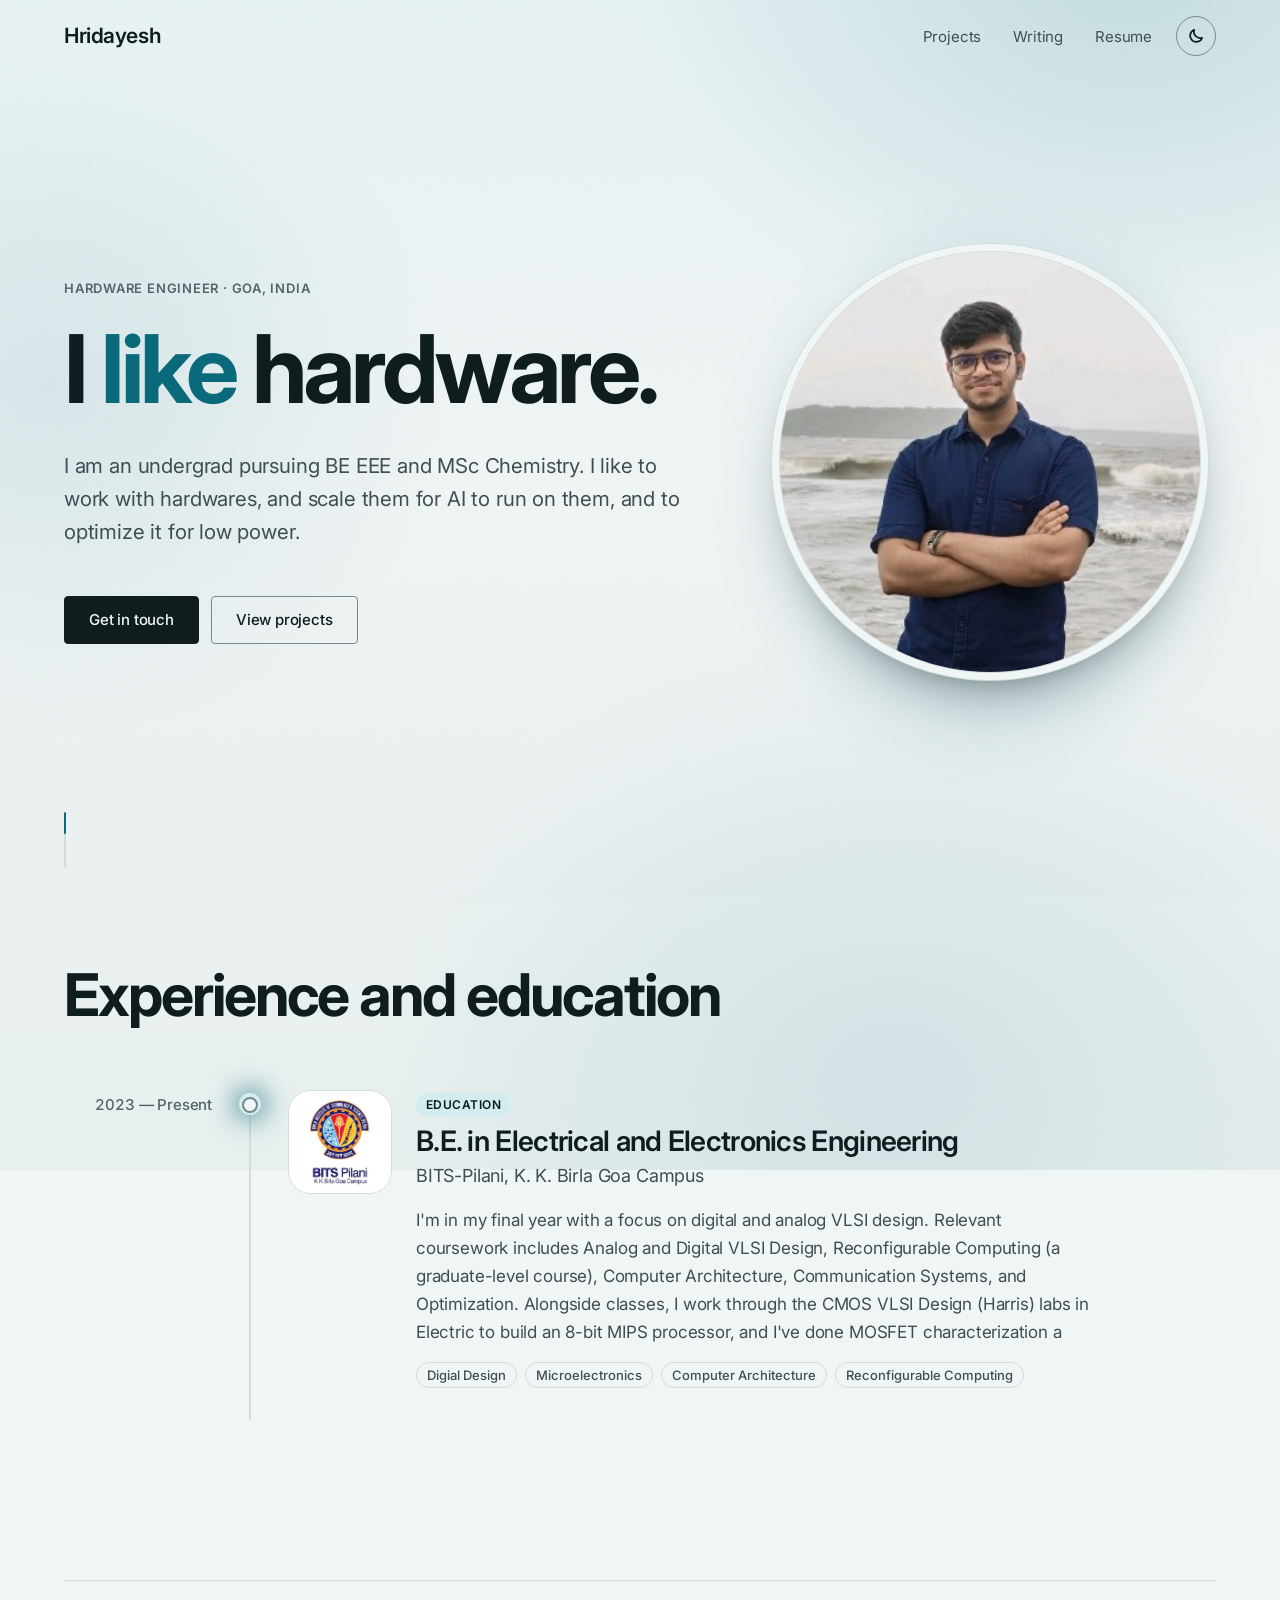
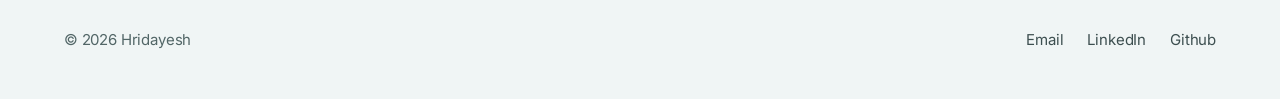
==== index.html @ df819acd "Update site" ====
<!doctype html>
<html lang="en" data-light="silicon" data-dark="forest">
<head>
<meta charset="utf-8">
<meta name="viewport" content="width=device-width, initial-scale=1">
<title>Hridayesh</title>
<meta name="description" content="I am an undergrad pursuing BE EEE and MSc Chemistry. I like to work with hardwares, and scale them for AI to run on them, and to optimize it for low power.">
<link rel="icon" type="image/jpeg" href="uploads/e70d70f130b0.jpg">
<script src="static/theme.js"></script>
<link rel="preconnect" href="https://fonts.googleapis.com">
<link rel="preconnect" href="https://fonts.gstatic.com" crossorigin>
<link rel="stylesheet" href="https://fonts.googleapis.com/css2?family=Inter:wght@400;500;600;700&amp;display=swap">
<link rel="stylesheet" href="static/site.css">
<link rel="stylesheet" href="static/palettes.css">
<script src="static/motion.js" defer></script>
</head>
<body class="pf-root pf-public">
<div class="pf-container">
<header class="pf-nav">
<a class="pf-nav__name" href="./">Hridayesh</a>
<div class="pf-nav__right">
<nav aria-label="Sections"><ul class="pf-nav__links"><li><a href="projects/">Projects</a></li><li><a href="writing/">Writing</a></li><li><a href="resume/">Resume</a></li></ul></nav>
<button class="pf-toggle" type="button" aria-label="Dark theme" aria-pressed="false">
<svg class="pf-toggle__moon" viewBox="0 0 16 16" aria-hidden="true"><path d="M13.5 9.5a5.5 5.5 0 0 1-7-7 5.5 5.5 0 1 0 7 7Z"/></svg>
<svg class="pf-toggle__sun" viewBox="0 0 16 16" aria-hidden="true"><circle cx="8" cy="8" r="3"/><path d="M8 1.5v1.5M8 13v1.5M1.5 8H3M13 8h1.5M3.4 3.4l1.1 1.1M11.5 11.5l1.1 1.1M3.4 12.6l1.1-1.1M11.5 4.5l1.1-1.1"/></svg>
</button>
</div>
</header>
<main>
<section class="pf-intro pf-intro--portrait"><div class="pf-intro__inner">
<p class="pf-intro__eyebrow">Hardware engineer · Goa, India</p>
<h1 class="pf-intro__title">I <em>like</em> hardware.</h1>
<p class="pf-intro__lead">I am an undergrad pursuing BE EEE and MSc Chemistry. I like to work with hardwares, and scale them for AI to run on them, and to optimize it for low power.</p>
<div class="pf-intro__actions"><a class="pf-button" href="mailto:hridayeshkundu@gmail.com">Get in touch</a><a class="pf-button pf-button--quiet" href="projects/">View projects</a></div>
</div>
<div class="pf-intro__portrait">
<div class="pf-portrait">
<img class="pf-portrait__img" src="uploads/e70d70f130b0.jpg" alt="Photo of Hridayesh" width="440" height="440">
</div>
</div>
<div class="pf-scrollcue" aria-hidden="true"></div></section>
<section class="pf-timeline" id="timeline">
<h2 class="pf-headline pf-reveal">Experience and education</h2>
<div class="pf-tl">
<div class="pf-tl__track" aria-hidden="true"><div class="pf-tl__fill"></div></div>
<ol class="pf-tl__list">
<li class="pf-tl__item">
<div class="pf-tl__years">2023 — Present</div>
<span class="pf-tl__dot" aria-hidden="true"></span>
<div class="pf-tl__logo"><img src="uploads/470afca710dd.jpg" alt="" loading="lazy"></div>
<div class="pf-tl__body"><span class="pf-tl__kind pf-tl__kind--education">Education</span><h3 class="pf-tl__title">B.E. in Electrical and Electronics Engineering</h3><p class="pf-tl__org">BITS-Pilani, K. K. Birla Goa Campus</p><p class="pf-tl__summary">I&#x27;m in my final year with a focus on digital and analog VLSI design. Relevant coursework includes Analog and Digital VLSI Design, Reconfigurable Computing (a graduate-level course), Computer Architecture, Communication Systems, and Optimization. Alongside classes, I work through the CMOS VLSI Design (Harris) labs in Electric to build an 8-bit MIPS processor, and I&#x27;ve done MOSFET characterization a</p><ul class="pf-tags"><li class="pf-tag">Digial Design</li><li class="pf-tag">Microelectronics</li><li class="pf-tag">Computer Architecture</li><li class="pf-tag">Reconfigurable Computing</li></ul></div>
</li>
</ol>
</div>
</section>
</main>
<footer class="pf-footer">
<span>© 2026 Hridayesh</span>
<ul class="pf-footer__links"><li><a href="mailto:hridayeshkundu@gmail.com">Email</a></li><li><a href="https://www.linkedin.com/in/hridayeshkundu3/" rel="noopener noreferrer">LinkedIn</a></li><li><a href="https://github.com/hrida-k" rel="noopener noreferrer">Github</a></li></ul>
</footer>
</div>
</body>
</html>
---- static/site.css ----
/* Portfolio — tokens (from the Portfolio design system), then component styles. */

:root, [data-theme="light"] {
  --bg: #f2f4f0;
  --surface: #fafbf8;
  --surface-sunken: #e6e9e3;
  --ink: #151c18;
  --ink-muted: #46504a;
  --ink-subtle: #5d6861;
  --line: #d5dad2;
  --line-strong: #7f8a82;
  --accent: #1c6b4a;
  --accent-soft: #d6e8dc;
  --nav-bg: rgba(242, 244, 240, 0.78);
  color-scheme: light;
}
[data-theme="dark"] {
  --bg: #101513;
  --surface: #171d1a;
  --surface-sunken: #0b0f0d;
  --ink: #e6ebe6;
  --ink-muted: #aab4ad;
  --ink-subtle: #8d9890;
  --line: #262e2a;
  --line-strong: #6c776f;
  --accent: #74d3a2;
  --accent-soft: #1c3329;
  --nav-bg: rgba(16, 21, 19, 0.72);
  color-scheme: dark;
}
:root {
  --space-1: 4px; --space-2: 8px; --space-3: 12px; --space-4: 16px; --space-6: 24px;
  --space-8: 32px; --space-12: 48px; --space-16: 64px; --space-24: 96px;
  --radius-sm: 4px; --radius-md: 8px; --radius-full: 999px;
  --measure: 680px; --rail: 132px;
  /* The system font on Apple devices (San Francisco); Inter elsewhere. One family for everything. */
  --font-serif: -apple-system, BlinkMacSystemFont, "SF Pro Text", "SF Pro Display", "Inter", "Segoe UI", "Helvetica Neue", Arial, sans-serif;
  --font-sans: -apple-system, BlinkMacSystemFont, "SF Pro Text", "SF Pro Display", "Inter", "Segoe UI", "Helvetica Neue", Arial, sans-serif;
  --font-mono: -apple-system, BlinkMacSystemFont, "SF Pro Text", "SF Pro Display", "Inter", "Segoe UI", "Helvetica Neue", Arial, sans-serif;
  --font-code: ui-monospace, "SF Mono", Menlo, Consolas, monospace;
}
html { background: var(--bg); }

/* Portfolio — component styles. Every value is a token from tokens.css. */

/* ---------- Root ---------- */
.pf-root {
  margin: 0;
  background: var(--bg);
  color: var(--ink);
  font-family: var(--font-sans);
  font-size: 16px;
  line-height: 26px;
  -webkit-font-smoothing: antialiased;
  text-rendering: optimizeLegibility;
}
.pf-root *, .pf-root *::before, .pf-root *::after { box-sizing: border-box; }
.pf-root ::selection { background: var(--accent-soft); color: var(--ink); }
.pf-root :focus-visible { outline: 2px solid var(--accent); outline-offset: 2px; border-radius: var(--radius-sm); }
.pf-root a { color: inherit; }

.pf-container { max-width: var(--measure); margin-inline: auto; padding-inline: var(--space-6); }
.pf-section { padding-block: var(--space-8) var(--space-16); }

/* ---------- Nav ---------- */
.pf-nav { display: flex; align-items: center; justify-content: space-between; gap: var(--space-4) var(--space-6); flex-wrap: wrap; padding-block: var(--space-6); }
.pf-nav__name { font-family: var(--font-serif); font-size: 22px; line-height: 28px; text-decoration: none; color: var(--ink); }
.pf-nav__right { display: flex; align-items: center; gap: var(--space-6); }
.pf-nav__links { display: flex; flex-wrap: wrap; gap: var(--space-1) var(--space-6); margin: 0; padding: 0; list-style: none; }
.pf-nav__links a { font-size: 14px; line-height: 22px; color: var(--ink-muted); text-decoration: none; padding-block: 5px; border-bottom: 1px solid transparent; }
.pf-nav__links a:hover { color: var(--ink); }
.pf-nav__links a[aria-current="page"] { color: var(--ink); border-bottom-color: var(--ink); }

/* ---------- ThemeToggle ---------- */
.pf-toggle { display: inline-grid; place-items: center; width: 32px; height: 32px; padding: 0; flex: none; background: transparent; color: var(--ink); border: 1px solid var(--line-strong); border-radius: var(--radius-full); cursor: pointer; }
.pf-toggle:hover { background: var(--surface); }
.pf-toggle svg { width: 16px; height: 16px; fill: none; stroke: currentColor; stroke-width: 1.5; stroke-linecap: round; stroke-linejoin: round; }
.pf-toggle__sun { display: none; }
[data-theme="dark"] .pf-toggle__sun { display: block; }
[data-theme="dark"] .pf-toggle__moon { display: none; }

/* ---------- Button ---------- */
.pf-button { display: inline-flex; align-items: center; gap: var(--space-2); height: 40px; padding: 0 var(--space-4); font: 500 14px/22px var(--font-sans); text-decoration: none; white-space: nowrap; color: var(--bg); background: var(--ink); border: 1px solid var(--ink); border-radius: var(--radius-sm); cursor: pointer; }
.pf-root a.pf-button { color: var(--bg); }
.pf-button:hover { background: var(--ink-muted); border-color: var(--ink-muted); }
.pf-button--quiet, .pf-root a.pf-button--quiet { color: var(--ink); background: transparent; border-color: var(--line-strong); }
.pf-button--quiet:hover { background: var(--surface); border-color: var(--ink); }
.pf-link, .pf-root a.pf-link { font-size: 14px; line-height: 22px; color: var(--accent); text-decoration: underline; text-decoration-color: var(--line-strong); text-underline-offset: 3px; }
.pf-link:hover { text-decoration-color: var(--accent); }

/* ---------- Tag ---------- */
.pf-tags { display: flex; flex-wrap: wrap; gap: var(--space-2); margin: 0; padding: 0; list-style: none; }
.pf-tag { display: inline-block; padding: 3px var(--space-2); font: 400 12px/16px var(--font-mono); letter-spacing: 0.04em; color: var(--ink-muted); border: 1px solid var(--line); border-radius: var(--radius-full); }
.pf-tag--accent { color: var(--ink); background: var(--accent-soft); border-color: var(--accent-soft); }

/* ---------- SectionHeading ---------- */
.pf-section-head { display: flex; align-items: baseline; justify-content: space-between; gap: var(--space-4); padding-bottom: var(--space-3); border-bottom: 1px solid var(--line); }
.pf-section-head__label { margin: 0; font: 400 12px/16px var(--font-mono); letter-spacing: 0.08em; text-transform: uppercase; color: var(--ink-subtle); }

/* ---------- Intro ---------- */
.pf-intro { padding-block: var(--space-16); }
.pf-intro__eyebrow { margin: 0 0 var(--space-4); font: 400 12px/16px var(--font-mono); letter-spacing: 0.08em; text-transform: uppercase; color: var(--ink-subtle); }
.pf-intro__title { margin: 0; font-family: var(--font-serif); font-weight: 400; font-size: clamp(40px, 9vw, 56px); line-height: 1.07; letter-spacing: -0.01em; text-wrap: balance; }
.pf-intro__title em { font-style: italic; color: var(--accent); }
.pf-intro__lead { margin: var(--space-6) 0 0; max-width: 34em; font-size: 19px; line-height: 30px; color: var(--ink-muted); }
.pf-intro__actions { display: flex; flex-wrap: wrap; gap: var(--space-3); margin-top: var(--space-8); }

/* ---------- Rows: ExperienceItem, PostListItem, ProjectCard ---------- */
.pf-exp, .pf-post { display: grid; grid-template-columns: var(--rail) minmax(0, 1fr); gap: var(--space-2) var(--space-6); padding-block: var(--space-6); border-bottom: 1px solid var(--line); }
.pf-exp__dates, .pf-post__date { padding-top: 5px; font: 400 12px/16px var(--font-mono); letter-spacing: 0.04em; color: var(--ink-subtle); }

.pf-exp__role { margin: 0; font-size: 16px; line-height: 26px; font-weight: 500; }
.pf-exp__org { font-weight: 400; color: var(--ink-muted); }
.pf-exp__summary { margin: var(--space-1) 0 0; font-size: 14px; line-height: 22px; color: var(--ink-muted); }
.pf-exp__points { margin: var(--space-3) 0 0; padding: 0; list-style: none; font-size: 14px; line-height: 22px; color: var(--ink-muted); }
.pf-exp__points li { position: relative; padding-left: var(--space-4); }
.pf-exp__points li + li { margin-top: var(--space-1); }
.pf-exp__points li::before { content: "–"; position: absolute; left: 0; color: var(--ink-subtle); }
.pf-exp .pf-tags { margin-top: var(--space-3); }

.pf-post__title { margin: 0; font-family: var(--font-serif); font-weight: 400; font-size: 22px; line-height: 28px; }
.pf-post__title a, .pf-project__title a { text-decoration: none; }
.pf-post__title a:hover, .pf-project__title a:hover { color: var(--accent); }
.pf-post__excerpt { margin: var(--space-1) 0 0; font-size: 14px; line-height: 22px; color: var(--ink-muted); }

.pf-project { padding-block: var(--space-6); border-bottom: 1px solid var(--line); }
.pf-project__head { display: flex; align-items: baseline; justify-content: space-between; gap: var(--space-4); }
.pf-project__title { margin: 0; font-family: var(--font-serif); font-weight: 400; font-size: 22px; line-height: 28px; }
.pf-project__year { flex: none; font: 400 12px/16px var(--font-mono); letter-spacing: 0.04em; color: var(--ink-subtle); }
.pf-project__desc { margin: var(--space-1) 0 0; max-width: 36em; font-size: 14px; line-height: 22px; color: var(--ink-muted); }
.pf-project__foot { display: flex; flex-wrap: wrap; align-items: center; justify-content: space-between; gap: var(--space-3) var(--space-4); margin-top: var(--space-3); }
.pf-project__links { display: flex; gap: var(--space-4); }

/* ---------- Resume ---------- */
.pf-resume__head { display: flex; flex-wrap: wrap; align-items: flex-end; justify-content: space-between; gap: var(--space-4); padding-bottom: var(--space-6); border-bottom: 1px solid var(--line); }
.pf-resume__name { margin: 0; font-family: var(--font-serif); font-weight: 400; font-size: 40px; line-height: 44px; letter-spacing: -0.01em; }
.pf-resume__role { margin: var(--space-1) 0 0; font-size: 14px; line-height: 22px; color: var(--ink-muted); }
.pf-resume__group { display: grid; grid-template-columns: var(--rail) minmax(0, 1fr); gap: var(--space-2) var(--space-6); padding-block: var(--space-6); border-bottom: 1px solid var(--line); }
.pf-resume__label { margin: 0; padding-top: 5px; font: 400 12px/16px var(--font-mono); letter-spacing: 0.08em; text-transform: uppercase; color: var(--ink-subtle); }
.pf-resume__body { margin: 0; padding: 0; list-style: none; font-size: 14px; line-height: 22px; color: var(--ink-muted); }
.pf-resume__body li + li { margin-top: var(--space-3); }
.pf-resume__body strong { display: block; font-size: 16px; line-height: 26px; font-weight: 500; color: var(--ink); }

/* ---------- Prose ---------- */
.pf-prose { font-size: 17px; line-height: 28px; }
.pf-prose__meta { margin: 0 0 var(--space-4); font: 400 12px/16px var(--font-mono); letter-spacing: 0.04em; color: var(--ink-subtle); }
.pf-prose h1 { margin: 0 0 var(--space-8); font-family: var(--font-serif); font-weight: 400; font-size: clamp(32px, 7vw, 40px); line-height: 1.1; letter-spacing: -0.01em; text-wrap: balance; }
.pf-prose h2 { margin: var(--space-12) 0 var(--space-4); font-family: var(--font-serif); font-weight: 400; font-size: 28px; line-height: 34px; }
.pf-prose h3 { margin: var(--space-8) 0 var(--space-3); font-family: var(--font-serif); font-weight: 400; font-size: 22px; line-height: 28px; }
.pf-prose p, .pf-prose ul, .pf-prose ol, .pf-prose pre, .pf-prose blockquote, .pf-prose figure { margin: 0 0 var(--space-6); }
.pf-prose ul, .pf-prose ol { padding-left: var(--space-6); }
.pf-prose li + li { margin-top: var(--space-2); }
.pf-prose li::marker { color: var(--ink-subtle); }
.pf-prose a { color: var(--accent); text-decoration: underline; text-decoration-color: var(--line-strong); text-underline-offset: 3px; }
.pf-prose a:hover { text-decoration-color: var(--accent); }
.pf-prose blockquote { padding-inline: var(--space-6); font-family: var(--font-serif); font-style: italic; font-size: 22px; line-height: 30px; color: var(--ink-muted); }
.pf-prose code { padding: 2px 5px; font: 400 0.85em/1 var(--font-mono); background: var(--surface-sunken); border-radius: var(--radius-sm); }
.pf-prose pre { padding: var(--space-4); overflow-x: auto; font: 400 14px/22px var(--font-mono); background: var(--surface-sunken); border: 1px solid var(--line); border-radius: var(--radius-sm); }
.pf-prose pre code { padding: 0; font: inherit; background: none; }
.pf-prose img { display: block; max-width: 100%; height: auto; border-radius: var(--radius-md); }
.pf-prose figcaption { margin-top: var(--space-2); font-size: 14px; line-height: 22px; color: var(--ink-subtle); }
.pf-prose hr { margin: var(--space-12) 0; border: 0; border-top: 1px solid var(--line); }

/* ---------- Footer ---------- */
.pf-footer { display: flex; flex-wrap: wrap; align-items: center; justify-content: space-between; gap: var(--space-3) var(--space-6); padding-block: var(--space-8); border-top: 1px solid var(--line); font-size: 14px; line-height: 22px; color: var(--ink-subtle); }
.pf-footer__links { display: flex; flex-wrap: wrap; gap: var(--space-1) var(--space-6); margin: 0; padding: 0; list-style: none; }
.pf-footer__links a { color: var(--ink-muted); text-decoration: none; }
.pf-footer__links a:hover { color: var(--accent); }

/* ---------- Small screens: the rail stacks above the content ---------- */
@media (max-width: 560px) {
  .pf-exp, .pf-post, .pf-resume__group { grid-template-columns: minmax(0, 1fr); }
  .pf-exp__dates, .pf-post__date, .pf-resume__label { padding-top: 0; }
  .pf-intro { padding-block: var(--space-12); }
}

@media print {
  .pf-nav, .pf-footer, .pf-toggle, .pf-button { display: none; }
}

/* ---------- Pages ---------- */
.pf-page { padding-top: var(--space-12); }
.pf-page__title { margin: 0 0 var(--space-8); font-family: var(--font-serif); font-weight: 400; font-size: clamp(32px, 7vw, 40px); line-height: 1.1; letter-spacing: -0.01em; }
.pf-page > .pf-page__title + .pf-exp, .pf-page > .pf-page__title + .pf-post, .pf-page > .pf-page__title + .pf-project { border-top: 1px solid var(--line); }
.pf-empty { margin: 0 0 var(--space-6); color: var(--ink-muted); }
.pf-back { margin: var(--space-12) 0 var(--space-16); }
.pf-resume { padding-bottom: var(--space-16); }
.pf-resume__section { padding-top: var(--space-12); }
.pf-resume__section + .pf-resume__group { margin-top: var(--space-6); }
.pf-prose.pf-page { padding-bottom: 0; }

/* ---------- Admin ---------- */
.pf-admin { padding-block: var(--space-8) var(--space-16); }
.pf-tabs { display: flex; flex-wrap: wrap; gap: var(--space-1) var(--space-6); margin: 0 0 var(--space-8); border-bottom: 1px solid var(--line); }
.pf-tab { padding: var(--space-2) 0; font: 400 14px/22px var(--font-sans); color: var(--ink-muted); background: none; border: 0; border-bottom: 1px solid transparent; margin-bottom: -1px; cursor: pointer; }
.pf-tab:hover { color: var(--ink); }
.pf-tab[aria-selected="true"] { color: var(--ink); border-bottom-color: var(--ink); }
.pf-admin__head { display: flex; flex-wrap: wrap; align-items: center; justify-content: space-between; gap: var(--space-3); margin-bottom: var(--space-4); }
.pf-admin__title { margin: 0; font-family: var(--font-serif); font-weight: 400; font-size: 28px; line-height: 34px; }
.pf-admin__sub { margin: var(--space-12) 0 var(--space-4); font-family: var(--font-serif); font-weight: 400; font-size: 22px; line-height: 28px; }
.pf-row { display: flex; align-items: center; justify-content: space-between; gap: var(--space-4); padding-block: var(--space-4); border-bottom: 1px solid var(--line); }
.pf-row:first-of-type { border-top: 1px solid var(--line); }
.pf-row__main { min-width: 0; }
.pf-row__title { margin: 0; font-weight: 500; overflow-wrap: anywhere; }
.pf-row__title .pf-tag { margin-left: var(--space-2); font-weight: 400; vertical-align: 2px; }
.pf-row__sub { margin: 0; font-size: 14px; line-height: 22px; color: var(--ink-subtle); overflow-wrap: anywhere; }
.pf-row__actions { display: flex; flex: none; flex-wrap: wrap; justify-content: flex-end; gap: var(--space-2); }
.pf-button--small { height: 32px; padding: 0 var(--space-3); }
.pf-button[disabled] { opacity: 0.5; cursor: default; }
.pf-form { margin: 0; }
.pf-field { display: block; margin: 0 0 var(--space-6); }
.pf-field__label { display: block; font-size: 14px; line-height: 22px; font-weight: 500; }
.pf-field__hint { display: block; font-size: 14px; line-height: 22px; color: var(--ink-subtle); }
.pf-input { display: block; width: 100%; margin-top: var(--space-1); padding: 8px 12px; font: 400 16px/24px var(--font-sans); color: var(--ink); background: var(--surface); border: 1px solid var(--line-strong); border-radius: var(--radius-sm); }
textarea.pf-input { resize: vertical; min-height: 96px; }
textarea.pf-input--tall { min-height: 320px; font: 400 14px/22px var(--font-mono); }
.pf-check { display: flex; align-items: center; gap: var(--space-2); margin: 0 0 var(--space-3); font-size: 14px; line-height: 22px; }
.pf-check input { width: 16px; height: 16px; margin: 0; accent-color: var(--ink); }
.pf-fieldset { margin: 0 0 var(--space-6); padding: 0; border: 0; }
.pf-fieldset legend { padding: 0; margin-bottom: var(--space-2); font-size: 14px; line-height: 22px; font-weight: 500; }
.pf-form__actions { display: flex; flex-wrap: wrap; align-items: center; gap: var(--space-3); margin-top: var(--space-8); }
.pf-status { min-height: 22px; margin: 0 0 var(--space-4); font: 400 12px/22px var(--font-mono); letter-spacing: 0.04em; color: var(--ink-subtle); }
.pf-error { margin: 0 0 var(--space-4); color: var(--accent); font-weight: 500; }

/* ---------- Wide, spacious layout ---------- */
:root { --measure: 1360px; --rail: 180px; --side: 260px; --gutter: clamp(20px, 5vw, 72px); }
.pf-container { padding-inline: var(--gutter); }
.pf-nav { padding-block: var(--space-8); }
.pf-nav__name { font-size: 26px; line-height: 32px; }
.pf-nav__links { gap: var(--space-1) var(--space-8); }
.pf-nav__links a { font-size: 15px; }
.pf-toggle { width: 40px; height: 40px; }
.pf-toggle svg { width: 18px; height: 18px; }

.pf-button { height: 48px; padding: 0 var(--space-6); font-size: 15px; }
.pf-button--small { height: 32px; padding: 0 var(--space-3); font-size: 14px; }
.pf-link, .pf-root a.pf-link { font-size: 15px; }
.pf-tag { padding: 4px 10px; font-size: 13px; }

.pf-intro { padding-block: var(--space-16) var(--space-24); }
.pf-intro__eyebrow { margin-bottom: var(--space-6); font-size: 13px; }
.pf-intro__title { max-width: 14em; font-size: clamp(44px, 8vw, 112px); line-height: 1.02; }
.pf-intro__lead { max-width: 38em; margin-top: var(--space-8); font-size: clamp(19px, 1.6vw, 24px); line-height: 1.6; }
.pf-intro__actions { margin-top: var(--space-12); }

.pf-section { padding-block: var(--space-12) var(--space-16); }
.pf-section-head__label { font-size: 13px; }
.pf-exp, .pf-post, .pf-project { padding-block: var(--space-8); }
.pf-exp__dates, .pf-post__date { padding-top: 8px; font-size: 13px; }
.pf-project__year { font-size: 13px; }
.pf-exp__role { font-size: 20px; line-height: 30px; }
.pf-exp__summary, .pf-exp__points, .pf-post__excerpt, .pf-project__desc { font-size: 16px; line-height: 26px; }
.pf-exp__summary, .pf-post__excerpt, .pf-project__desc { max-width: 44em; margin-top: var(--space-2); }
.pf-exp__points { max-width: 44em; margin-top: var(--space-4); }
.pf-exp .pf-tags, .pf-project__foot { margin-top: var(--space-4); }
.pf-post__title, .pf-project__title { font-size: 28px; line-height: 34px; }

.pf-page__title { font-size: clamp(36px, 5vw, 64px); line-height: 1.05; }
.pf-prose { max-width: 760px; }
.pf-admin { max-width: 760px; }
.pf-footer { margin-top: var(--space-16); padding-block: var(--space-12); font-size: 15px; }
.pf-resume__body { font-size: 16px; line-height: 26px; }
.pf-resume__body strong { font-size: 18px; line-height: 28px; }

@media (min-width: 960px) {
  /* The introduction fills the first screen. */
  .pf-intro { display: flex; flex-direction: column; justify-content: center; min-height: calc(100vh - 104px); min-height: calc(100svh - 104px); padding-block: var(--space-12) var(--space-24); }

  /* Sections: label in a left column, rows on the right. */
  .pf-section { display: grid; grid-template-columns: var(--side) minmax(0, 1fr); column-gap: var(--space-16); align-items: start; padding-block: var(--space-24); border-top: 1px solid var(--line); }
  .pf-section > * { grid-column: 2; }
  .pf-section > .pf-section-head, .pf-section > .pf-page__title { grid-column: 1; grid-row: 1 / span 400; position: sticky; top: var(--space-8); }
  .pf-section > .pf-section-head { flex-direction: column; align-items: flex-start; gap: var(--space-3); padding: 8px 0 0; border-bottom: 0; }
  .pf-section > :nth-child(2) { padding-top: 0; }
  .pf-section > :last-child { padding-bottom: 0; border-bottom: 0; }
  .pf-section.pf-page { padding-top: var(--space-16); border-top: 0; }
  .pf-page > .pf-page__title + .pf-exp, .pf-page > .pf-page__title + .pf-post, .pf-page > .pf-page__title + .pf-project { border-top: 0; }
  .pf-page > .pf-page__title { margin: 0; }

  .pf-prose { font-size: 19px; line-height: 32px; }
  .pf-prose.pf-page, .pf-back { margin-left: calc(var(--side) + var(--space-16)); }
  .pf-prose.pf-page { padding-top: var(--space-16); }

  .pf-resume.pf-page { padding-top: var(--space-16); }
  .pf-resume__head { padding-bottom: var(--space-12); }
  .pf-resume__name { font-size: 64px; line-height: 1.05; }
  .pf-resume__role { margin-top: var(--space-2); font-size: 18px; line-height: 28px; }
  .pf-section.pf-resume__section { padding-block: var(--space-12); border-top: 0; }
  .pf-resume__group { grid-template-columns: var(--side) minmax(0, 1fr); column-gap: var(--space-16); padding-block: var(--space-12); }
  .pf-resume__section + .pf-resume__group { margin-top: 0; border-top: 1px solid var(--line); }
  .pf-resume__label { padding-top: 8px; font-size: 13px; }
}

/* ---------- Admin messages: a bar fixed to the bottom of the window ---------- */
.pf-toast { position: fixed; left: 50%; bottom: var(--space-6); z-index: 10; transform: translateX(-50%); max-width: calc(100vw - 2 * var(--space-6)); margin: 0; padding: var(--space-3) var(--space-6); font: 500 15px/22px var(--font-sans); color: var(--bg); background: var(--ink); border-radius: var(--radius-sm); }
.pf-toast:empty, .pf-toast[hidden] { display: none; }
.pf-toast--error { color: var(--ink); background: var(--surface); border: 2px solid var(--accent); }

/* ---------- System-font typography ---------- */
.pf-root { letter-spacing: -0.011em; }
.pf-nav__name { font-size: 21px; font-weight: 600; letter-spacing: -0.02em; }
.pf-intro__title { font-size: clamp(44px, 7.4vw, 104px); font-weight: 700; line-height: 1.04; letter-spacing: -0.04em; }
.pf-intro__title em { font-style: normal; }
.pf-intro__eyebrow, .pf-section-head__label, .pf-resume__label { font-weight: 600; letter-spacing: 0.06em; }
.pf-post__title, .pf-project__title { font-size: 26px; font-weight: 600; line-height: 32px; letter-spacing: -0.022em; }
.pf-page__title, .pf-resume__name, .pf-prose h1 { font-weight: 700; letter-spacing: -0.035em; }
.pf-prose h2, .pf-prose h3, .pf-admin__title, .pf-admin__sub { font-weight: 600; letter-spacing: -0.02em; }
.pf-prose blockquote { font-style: normal; font-weight: 500; letter-spacing: -0.015em; }
.pf-tag { font-size: 13px; font-weight: 500; letter-spacing: 0; }
.pf-exp__dates, .pf-post__date, .pf-project__year, .pf-prose__meta { font-size: 14px; letter-spacing: 0; font-variant-numeric: tabular-nums; }
.pf-prose code, .pf-prose pre, textarea.pf-input--tall { font-family: var(--font-code); }

/* ---------- Sticky translucent nav ---------- */
.pf-container { position: relative; z-index: 1; }
.pf-nav { position: sticky; top: 0; z-index: 20; margin-inline: calc(-1 * var(--gutter)); padding: var(--space-4) var(--gutter); background: var(--nav-bg); -webkit-backdrop-filter: saturate(180%) blur(20px); backdrop-filter: saturate(180%) blur(20px); }

/* ---------- Timeline ---------- */
.pf-timeline { padding-block: var(--space-16) var(--space-24); }
.pf-headline { max-width: 16em; margin: 0 0 var(--space-16); font-size: clamp(32px, 4.6vw, 64px); font-weight: 700; line-height: 1.06; letter-spacing: -0.035em; }
.pf-tl { position: relative; max-width: 1080px; --tl-years: 148px; --tl-rail: 28px; --tl-gap: var(--space-6); --tl-logo: 104px; }
.pf-tl__list { margin: 0; padding: 0; list-style: none; }
.pf-tl__track { position: absolute; top: 14px; bottom: 0; left: calc(var(--tl-years) + var(--tl-gap) + var(--tl-rail) / 2 - 1px); width: 2px; background: var(--line); border-radius: 2px; }
.pf-tl__fill { position: absolute; inset: 0; background: var(--accent); border-radius: 2px; transform-origin: top; transform: scaleY(var(--p, 1)); }
.pf-tl__item { display: grid; grid-template-columns: var(--tl-years) var(--tl-rail) var(--tl-logo) minmax(0, 1fr); column-gap: var(--tl-gap); align-items: start; padding-bottom: var(--space-24); }
.pf-tl__item:last-child { padding-bottom: var(--space-8); }
.pf-tl__years { padding-top: 4px; text-align: right; white-space: nowrap; font-size: 15px; line-height: 22px; font-weight: 500; color: var(--ink-subtle); font-variant-numeric: tabular-nums; }
.pf-tl__dot { position: relative; z-index: 1; justify-self: center; width: 16px; height: 16px; margin-top: 7px; background: var(--bg); border: 2px solid var(--line-strong); border-radius: 50%; }
.pf-tl__logo { display: grid; place-items: center; width: var(--tl-logo); aspect-ratio: 1; overflow: hidden; background: var(--surface); border: 1px solid var(--line); border-radius: 22%; }
.pf-tl__logo img { display: block; width: 100%; height: 100%; object-fit: contain; }
.pf-tl__mono { font-size: 32px; font-weight: 600; letter-spacing: -0.02em; color: var(--ink-subtle); }
.pf-tl__title { margin: 0; font-size: clamp(22px, 2.2vw, 30px); font-weight: 600; line-height: 1.15; letter-spacing: -0.025em; }
.pf-tl__org { margin: var(--space-1) 0 0; font-size: 18px; line-height: 28px; color: var(--ink-muted); }
.pf-tl__summary { max-width: 40em; margin: var(--space-4) 0 0; font-size: 17px; line-height: 28px; color: var(--ink-muted); }
.pf-tl__points { max-width: 40em; margin: var(--space-3) 0 0; padding: 0 0 0 1.2em; font-size: 17px; line-height: 28px; color: var(--ink-muted); }
.pf-tl__points li + li { margin-top: var(--space-1); }
.pf-root .pf-tl__body a { color: var(--accent); text-decoration: underline; text-decoration-color: var(--line-strong); text-underline-offset: 3px; }
.pf-tl__body .pf-tags { margin-top: var(--space-4); }

@media (max-width: 759px) {
  .pf-tl { --tl-rail: 20px; --tl-logo: 56px; --tl-gap: var(--space-4); }
  .pf-tl__track { left: calc(var(--tl-rail) / 2 - 1px); }
  .pf-tl__item { grid-template-columns: var(--tl-rail) var(--tl-logo) minmax(0, 1fr); grid-template-areas: "dot years years" "dot logo body"; row-gap: var(--space-3); padding-bottom: var(--space-16); }
  .pf-tl__years { grid-area: years; padding-top: 3px; text-align: left; }
  .pf-tl__dot { grid-area: dot; margin-top: 6px; }
  .pf-tl__logo { grid-area: logo; }
  .pf-tl__body { grid-area: body; }
  .pf-tl__mono { font-size: 18px; }
}

/* ---------- Motion (only with the "js" class, which is left off for reduced-motion visitors) ---------- */
.pf-public::before { content: ""; position: fixed; z-index: 0; top: -30vh; right: -20vw; width: 80vw; height: 80vw; max-width: 1100px; max-height: 1100px; pointer-events: none; background: radial-gradient(closest-side, var(--accent-soft), transparent); border-radius: 50%; opacity: 0.55; transform: translate3d(0, calc(var(--sy, 0) * -0.12px), 0); }

.pf-intro { position: relative; }
.pf-intro__inner { transform-origin: 0 50%; transform: translate3d(0, calc(var(--hp, 0) * -48px), 0) scale(calc(1 - var(--hp, 0) * 0.06)); opacity: calc(1 - var(--hp, 0) * 1.1); }
.pf-scrollcue { display: none; }

.js .pf-reveal { opacity: 0; transform: translate3d(0, 28px, 0); transition: opacity 0.9s cubic-bezier(0.16, 1, 0.3, 1) var(--delay, 0ms), transform 0.9s cubic-bezier(0.16, 1, 0.3, 1) var(--delay, 0ms); }
.js .pf-reveal.is-in { opacity: 1; transform: none; }

.js .pf-tl__track::after { content: ""; position: absolute; left: 50%; top: calc(var(--p, 1) * 100%); width: 10px; height: 10px; margin: -5px 0 0 -5px; background: var(--accent); border-radius: 50%; box-shadow: 0 0 0 6px var(--accent-soft), 0 0 28px 8px var(--accent); }
.js .pf-tl__dot { transition: background-color 0.4s, border-color 0.4s, transform 0.5s cubic-bezier(0.34, 1.56, 0.64, 1); }
.js .pf-tl__years, .js .pf-tl__logo, .js .pf-tl__body { opacity: 0; transform: translate3d(0, 36px, 0); transition: opacity 1s cubic-bezier(0.16, 1, 0.3, 1), transform 1s cubic-bezier(0.16, 1, 0.3, 1), color 0.5s; }
.js .pf-tl__logo { transform: translate3d(0, 36px, 0) scale(0.82); transition-delay: 0.08s; }
.js .pf-tl__body { transition-delay: 0.16s; }
.js .pf-tl__item.is-in .pf-tl__years, .js .pf-tl__item.is-in .pf-tl__logo, .js .pf-tl__item.is-in .pf-tl__body { opacity: 1; transform: none; }
.js .pf-tl__item.is-active .pf-tl__dot { background: var(--accent); border-color: var(--accent); transform: scale(1.15); animation: pf-pulse 1.1s ease-out 1; }
.js .pf-tl__item.is-active .pf-tl__years { color: var(--ink); }

@keyframes pf-pulse { from { box-shadow: 0 0 0 0 var(--accent); } to { box-shadow: 0 0 0 20px rgba(0, 0, 0, 0); } }
@keyframes pf-rise { from { opacity: 0; transform: translate3d(0, 36px, 0); filter: blur(10px); } to { opacity: 1; transform: none; filter: blur(0); } }
@keyframes pf-cue { 0% { transform: translateY(-100%); } 60%, 100% { transform: translateY(350%); } }

@media (prefers-reduced-motion: no-preference) {
  .pf-public .pf-intro__inner > * { animation: pf-rise 1.1s cubic-bezier(0.16, 1, 0.3, 1) both; }
  .pf-public .pf-intro__inner > :nth-child(1) { animation-delay: 0.05s; }
  .pf-public .pf-intro__inner > :nth-child(2) { animation-delay: 0.15s; }
  .pf-public .pf-intro__inner > :nth-child(3) { animation-delay: 0.3s; }
  .pf-public .pf-intro__inner > :nth-child(4) { animation-delay: 0.45s; }
}

@media (min-width: 960px) {
  .pf-intro { min-height: calc(100vh - 72px); min-height: calc(100svh - 72px); }
  .pf-section > .pf-section-head, .pf-section > .pf-page__title { top: 104px; }
  .pf-scrollcue { display: block; position: absolute; left: 0; bottom: var(--space-8); width: 2px; height: 56px; overflow: hidden; background: var(--line); border-radius: 2px; }
  .pf-scrollcue::after { content: ""; position: absolute; inset: 0 0 auto 0; height: 40%; background: var(--accent); border-radius: 2px; }
}
@media (min-width: 960px) and (prefers-reduced-motion: no-preference) {
  .pf-scrollcue::after { animation: pf-cue 2.2s cubic-bezier(0.65, 0, 0.35, 1) infinite; }
}

@media print {
  .pf-public::before, .pf-scrollcue { display: none; }
  .pf-reveal, .pf-tl__years, .pf-tl__logo, .pf-tl__body { opacity: 1 !important; transform: none !important; }
}

/* ---------- Admin: logo picker ---------- */
.pf-logo-preview { display: block; width: 72px; height: 72px; margin: var(--space-2) 0; object-fit: contain; background: var(--surface); border: 1px solid var(--line); border-radius: 22%; }
.pf-logo-preview[hidden], .pf-button[hidden] { display: none; }
.pf-field .pf-button--small { margin-top: var(--space-2); }

/* ---------- Logo in the nav ---------- */
.pf-nav__name { display: inline-flex; align-items: center; gap: var(--space-3); }
.pf-nav__logo { display: block; width: 32px; height: 32px; flex: none; }

/* ---------- Industry watch ---------- */
.pf-watch { padding-bottom: var(--space-16); }
.pf-watch__intro { max-width: 40em; margin: var(--space-4) 0 var(--space-12); font-size: 18px; line-height: 28px; color: var(--ink-muted); }
.pf-watch__grid { display: grid; grid-template-columns: minmax(0, 1fr); gap: var(--space-6); }
.pf-card { min-width: 0; padding: var(--space-6); background: var(--surface); border: 1px solid var(--line); border-radius: var(--radius-md); }
.pf-card__title { margin: 0 0 var(--space-6); font-size: 13px; font-weight: 600; line-height: 16px; letter-spacing: 0.06em; text-transform: uppercase; color: var(--ink-subtle); }
.pf-card__note { margin: var(--space-4) 0 0; font-size: 14px; line-height: 22px; color: var(--ink-subtle); }
/* A faint engineering grid behind the stock tracker. */
.pf-card--stocks { background-color: var(--surface); background-image: linear-gradient(var(--line) 1px, transparent 1px), linear-gradient(90deg, var(--line) 1px, transparent 1px); background-size: 32px 32px; background-position: -1px -1px; }
@media (min-width: 960px) {
  .pf-watch__grid { grid-template-columns: minmax(0, 2fr) minmax(0, 1fr); grid-template-areas: "stocks stocks" "news certs"; }
  .pf-card--stocks { grid-area: stocks; padding: var(--space-8); }
  .pf-card--news { grid-area: news; }
  .pf-card--certs { grid-area: certs; align-self: start; }
}

.pf-tickers { display: grid; grid-template-columns: repeat(auto-fit, minmax(180px, 1fr)); gap: var(--space-3); margin-bottom: var(--space-6); }
.pf-ticker { display: grid; gap: 2px; padding: var(--space-4); text-align: left; font: inherit; color: var(--ink); background: var(--bg); border: 1px solid var(--line-strong); border-radius: var(--radius-sm); cursor: pointer; transition: border-color 0.2s, box-shadow 0.2s; }
.pf-ticker:hover { border-color: var(--ink); }
.pf-ticker[aria-selected="true"] { border-color: var(--accent); box-shadow: inset 0 0 0 1px var(--accent); }
.pf-ticker__symbol { font-size: 15px; font-weight: 700; letter-spacing: 0.02em; }
.pf-ticker__name { overflow: hidden; white-space: nowrap; text-overflow: ellipsis; font-size: 13px; line-height: 18px; color: var(--ink-subtle); }
.pf-ticker__price { margin-top: var(--space-2); font: 600 24px/30px var(--font-code); font-variant-numeric: tabular-nums; letter-spacing: -0.02em; }
.pf-ticker__price small { font: 500 12px/1 var(--font-sans); color: var(--ink-subtle); letter-spacing: 0; }
.pf-ticker__changes { display: flex; flex-wrap: wrap; gap: var(--space-1) var(--space-3); }
.pf-change { font: 500 13px/20px var(--font-code); font-variant-numeric: tabular-nums; }
.pf-change--up { color: var(--accent); }
.pf-change--down { color: var(--ink-muted); }
.pf-change__label { color: var(--ink-subtle); }

.pf-chartbox { position: relative; margin: 0; }
.js .pf-chartbox[data-inactive] { display: none; }
.pf-chartbox + .pf-chartbox { margin-top: var(--space-6); }
.js .pf-chartbox + .pf-chartbox { margin-top: 0; }
.pf-chartbox__caption { margin-bottom: var(--space-3); font-size: 13px; line-height: 20px; color: var(--ink-subtle); }
.pf-chart { display: block; width: 100%; height: auto; overflow: visible; touch-action: pan-y; }
.pf-chart__grid { stroke: var(--line); stroke-width: 1; stroke-dasharray: 2 4; }
.pf-chart__label { fill: var(--ink-subtle); font: 500 12px var(--font-code); }
.pf-chart__area { fill: var(--accent-soft); opacity: 0.6; }
.pf-chart__line { fill: none; stroke: var(--accent); stroke-width: 2.25; stroke-linejoin: round; stroke-linecap: round; }
.pf-chart__line.is-drawn { transition: stroke-dashoffset 1.6s cubic-bezier(0.65, 0, 0.35, 1); }
.pf-chart__cross { stroke: var(--ink-subtle); stroke-width: 1; opacity: 0; }
.pf-chart__dot { fill: var(--bg); stroke: var(--accent); stroke-width: 2.5; opacity: 0; }
.pf-chartbox.is-hover .pf-chart__cross, .pf-chartbox.is-hover .pf-chart__dot { opacity: 1; }
.pf-chart__tip { position: absolute; top: 28px; transform: translateX(-50%); padding: 4px 10px; white-space: nowrap; font: 500 13px/20px var(--font-code); color: var(--bg); background: var(--ink); border-radius: var(--radius-sm); pointer-events: none; }
.pf-chart__tip[hidden] { display: none; }

.pf-news { margin: 0; padding: 0; list-style: none; }
.pf-news__item { padding-block: var(--space-4); border-top: 1px solid var(--line); }
.pf-news__item:first-child { padding-top: 0; border-top: 0; }
.pf-news__meta { margin: 0 0 var(--space-1); font-size: 13px; line-height: 20px; color: var(--ink-subtle); }
.pf-root .pf-news__title { font-size: 17px; font-weight: 500; line-height: 26px; text-decoration: none; }
.pf-root .pf-news__title:hover { color: var(--accent); }

.pf-certs { display: grid; gap: var(--space-4); margin: 0; padding: 0; list-style: none; }
.pf-cert { display: flex; align-items: center; gap: var(--space-4); }
.pf-cert__badge { display: grid; flex: none; place-items: center; width: 48px; height: 48px; font-size: 15px; font-weight: 700; color: var(--accent); background: var(--accent-soft); border-radius: 22%; }
.pf-cert__title { margin: 0; font-size: 16px; font-weight: 600; line-height: 24px; }
.pf-root .pf-cert__title a { color: var(--ink); text-decoration: underline; text-decoration-color: var(--line-strong); text-underline-offset: 3px; }
.pf-cert__meta { margin: 0; font-size: 14px; line-height: 20px; color: var(--ink-subtle); }
@media (max-width: 559px) {
  .pf-card { padding: var(--space-4); }
  .pf-tickers { grid-template-columns: repeat(3, minmax(0, 1fr)); gap: var(--space-2); }
  .pf-ticker { padding: var(--space-3) 10px; }
  .pf-ticker__name, .pf-ticker__price small, .pf-change:last-child, .pf-change__label { display: none; }
  .pf-ticker__price { margin-top: var(--space-1); font-size: 17px; line-height: 24px; }
  .pf-change { font-size: 12px; }
}

/* ---------- Work / education tag on the timeline ---------- */
.pf-tl__kind { display: inline-block; margin-bottom: var(--space-2); padding: 2px 10px; font-size: 12px; font-weight: 600; line-height: 20px; letter-spacing: 0.04em; text-transform: uppercase; border-radius: var(--radius-full); }
.pf-tl__kind--work { color: var(--ink-muted); background: transparent; box-shadow: inset 0 0 0 1px var(--line-strong); }
.pf-tl__kind--education { color: var(--ink); background: var(--accent-soft); }

/* ---------- Resume: consecutive sections share a rule ---------- */
@media (min-width: 960px) {
  .pf-resume__section + .pf-resume__section { border-top: 1px solid var(--line); }
}
.pf-root .pf-resume__certs a { color: var(--ink); text-decoration: underline; text-decoration-color: var(--line-strong); text-underline-offset: 3px; }

/* ---------- Industry watch, refined (both themes; light gets white cards and soft depth) ---------- */
:root, [data-theme="light"] {
  --card-bg: #ffffff;
  --card-border: #dde2da;
  --card-shadow: 0 1px 2px rgba(21, 28, 24, 0.04), 0 12px 32px -12px rgba(21, 28, 24, 0.12);
  --grid-line: rgba(21, 28, 24, 0.045);
  --chip-bg: #f6f8f4;
}
[data-theme="dark"] {
  --card-bg: #151b18;
  --card-border: #262e2a;
  --card-shadow: none;
  --grid-line: rgba(230, 235, 230, 0.045);
  --chip-bg: #101513;
}
.pf-watch .pf-card { background-color: var(--card-bg); border-color: var(--card-border); box-shadow: var(--card-shadow); border-radius: 14px; }
.pf-watch .pf-card--stocks { background-image: linear-gradient(var(--grid-line) 1px, transparent 1px), linear-gradient(90deg, var(--grid-line) 1px, transparent 1px); background-size: 28px 28px; }
@media (min-width: 960px) {
  .pf-watch__grid { grid-template-columns: minmax(0, 1fr); grid-template-areas: "stocks" "news"; }
  .pf-card--news { padding: var(--space-8); }
  .pf-news { display: grid; grid-template-columns: repeat(2, minmax(0, 1fr)); column-gap: var(--space-12); }
  .pf-news__item:nth-child(2) { padding-top: 0; border-top: 0; }
}
.pf-ticker { background: var(--chip-bg); border-color: var(--card-border); border-radius: 10px; }
.pf-ticker:hover { border-color: var(--line-strong); }
.pf-ticker[aria-selected="true"] { background: var(--card-bg); border-color: var(--accent); box-shadow: 0 0 0 3px var(--accent-soft); }
.pf-chart__stop-top { stop-color: var(--accent); stop-opacity: 0.22; }
.pf-chart__stop-bottom { stop-color: var(--accent); stop-opacity: 0; }
.pf-chart__area { opacity: 1; }
.pf-chart__grid { stroke: var(--card-border); }
.pf-chart__tip { box-shadow: 0 6px 16px -6px rgba(0, 0, 0, 0.3); }

/* ---------- Project bullet points ---------- */
.pf-project__points { max-width: 44em; margin: var(--space-3) 0 0; padding: 0 0 0 1.2em; font-size: 16px; line-height: 26px; color: var(--ink-muted); }
.pf-project__points li + li { margin-top: var(--space-1); }
.pf-project__points li::marker { color: var(--accent); }
.pf-root .pf-project__points a { color: var(--accent); text-decoration: underline; text-decoration-color: var(--line-strong); text-underline-offset: 3px; }

/* ---------- Certificate cards (resume) ---------- */
.pf-certgrid { display: grid; grid-template-columns: repeat(auto-fill, minmax(220px, 1fr)); gap: var(--space-4); margin: 0; padding: 0; list-style: none; }
.pf-certcard { min-width: 0; }
.pf-certcard__link { display: flex; flex-direction: column; height: 100%; overflow: hidden; color: var(--ink); text-decoration: none; background: var(--card-bg); border: 1px solid var(--card-border); border-radius: 12px; box-shadow: var(--card-shadow); transition: transform 0.25s cubic-bezier(0.16, 1, 0.3, 1), border-color 0.2s, box-shadow 0.25s; }
.pf-root a.pf-certcard__link { color: var(--ink); }
a.pf-certcard__link:hover { transform: translateY(-3px); border-color: var(--line-strong); }
.pf-certcard__thumb { display: grid; place-items: center; aspect-ratio: 4 / 3; overflow: hidden; background: var(--surface-sunken); border-bottom: 1px solid var(--card-border); }
.pf-certcard__thumb img { display: block; width: 100%; height: 100%; object-fit: cover; object-position: top center; transition: transform 0.5s cubic-bezier(0.16, 1, 0.3, 1); }
a.pf-certcard__link:hover .pf-certcard__thumb img { transform: scale(1.04); }
.pf-certcard__badge { display: grid; place-items: center; width: 64px; height: 64px; font-size: 22px; font-weight: 700; color: var(--accent); background: var(--accent-soft); border-radius: 22%; }
.pf-certcard__doc { display: grid; place-items: center; width: 56px; height: 72px; font-size: 13px; font-weight: 700; letter-spacing: 0.06em; color: var(--ink-muted); background: var(--card-bg); border: 1px solid var(--card-border); border-radius: 6px; }
.pf-certcard__body { display: grid; gap: 2px; padding: var(--space-4); }
.pf-certcard__title { font-size: 16px; font-weight: 600; line-height: 22px; letter-spacing: -0.01em; }
.pf-certcard__meta { font-size: 14px; line-height: 20px; color: var(--ink-subtle); }
.pf-certcard__cta { margin-top: var(--space-2); font-size: 14px; font-weight: 500; line-height: 20px; color: var(--accent); }
@media (prefers-reduced-motion: reduce) { .pf-certcard__link, .pf-certcard__thumb img { transition: none; } a.pf-certcard__link:hover, a.pf-certcard__link:hover .pf-certcard__thumb img { transform: none; } }

/* ---------- Admin: certificate preview ---------- */
.pf-cert-preview { display: block; width: 220px; max-width: 100%; aspect-ratio: 4 / 3; margin: var(--space-2) 0; object-fit: cover; object-position: top; background: var(--surface); border: 1px solid var(--line); border-radius: 8px; }
.pf-cert-preview[hidden] { display: none; }
.pf-root .pf-resume__certs a.pf-certcard__link { text-decoration: none; }

/* ---------- Profile picture ---------- */
.pf-nav__logo--photo { object-fit: cover; border-radius: 50%; box-shadow: 0 0 0 1px var(--line); }
.pf-intro__photo { display: block; width: 96px; height: 96px; margin-bottom: var(--space-8); object-fit: cover; border-radius: 50%; box-shadow: 0 0 0 4px var(--bg), 0 0 0 5px var(--line), 0 16px 40px -16px rgba(0, 0, 0, 0.35); }
@media (min-width: 960px) { .pf-intro__photo { width: 120px; height: 120px; } }
@media (prefers-reduced-motion: no-preference) {
  .pf-public .pf-intro__inner > :nth-child(5) { animation-delay: 0.6s; }
}

/* ---------- Admin: palette picker ---------- */
.pf-palettes { display: grid; grid-template-columns: repeat(auto-fill, minmax(112px, 1fr)); gap: var(--space-3); margin-top: var(--space-3); }
.pf-palette { position: relative; display: grid; gap: var(--space-2); padding: var(--space-2); cursor: pointer; border: 1px solid var(--line); border-radius: 10px; }
.pf-palette input { position: absolute; opacity: 0; pointer-events: none; }
.pf-palette:has(input:checked) { border-color: var(--accent); box-shadow: 0 0 0 2px var(--accent); }
.pf-palette:has(input:focus-visible) { outline: 2px solid var(--accent); outline-offset: 2px; }
.pf-palette__chip { display: block; }
.pf-palette__bg { display: flex; align-items: flex-end; gap: 6px; height: 48px; padding: 8px; border-radius: 6px; box-shadow: inset 0 0 0 1px rgba(127, 127, 127, 0.25); }
.pf-palette__ink { width: 40%; height: 6px; border-radius: 3px; }
.pf-palette__accent { width: 16px; height: 16px; margin-left: auto; border-radius: 50%; }
.pf-palette__name { font-size: 14px; font-weight: 500; line-height: 20px; }

/* ---------- Home portrait ---------- */
.pf-intro__photo { display: none; }
.pf-intro__portrait { order: -1; width: min(62vw, 220px); margin: var(--space-4) 0 var(--space-12); }
.pf-portrait { position: relative; aspect-ratio: 1; }
/* A soft coloured glow under the photo, then a thin ring and layered shadows. */
.pf-portrait::before { content: ""; position: absolute; inset: 8% 6% -6%; z-index: 0; border-radius: 50%; background: var(--accent); opacity: 0.28; filter: blur(48px); }
.pf-portrait__img { position: relative; z-index: 1; display: block; width: 100%; height: 100%; object-fit: cover; border-radius: 50%;
  box-shadow: 0 0 0 1px var(--line), 0 0 0 8px var(--bg), 0 0 0 9px var(--line), 0 30px 60px -24px rgba(0, 0, 0, 0.45), 0 12px 24px -12px rgba(0, 0, 0, 0.3); }
[data-theme="dark"] .pf-portrait__img { box-shadow: 0 0 0 1px var(--line), 0 0 0 8px var(--bg), 0 0 0 9px var(--line), 0 30px 70px -20px rgba(0, 0, 0, 0.75), 0 12px 24px -12px rgba(0, 0, 0, 0.6); }

@media (min-width: 960px) {
  .pf-intro--portrait { display: grid; grid-template-columns: minmax(0, 1.35fr) minmax(0, 1fr); align-items: center; column-gap: var(--space-16); }
  .pf-intro--portrait .pf-intro__portrait { order: 0; justify-self: end; width: min(100%, 420px); margin: 0 var(--space-4) 0 0; transform: translate3d(0, calc(var(--hp, 0) * -60px), 0); opacity: calc(1 - var(--hp, 0) * 0.9); }
}
@media (max-width: 959px) {
  .pf-intro--portrait { display: flex; flex-direction: column; }
}

@keyframes pf-pop { from { opacity: 0; transform: translate3d(0, 24px, 0) scale(0.96); } to { opacity: 1; transform: none; } }
@media (prefers-reduced-motion: no-preference) {
  .pf-public .pf-portrait { animation: pf-pop 1.2s cubic-bezier(0.16, 1, 0.3, 1) 0.25s both; }
}

/* ---------- Background depth: soft colour fields from the palette, plus fine grain ---------- */
:root, [data-theme="light"] { --glow-a: 16%; --glow-b: 10%; --grain: 0.035; }
[data-theme="dark"] { --glow-a: 26%; --glow-b: 16%; --grain: 0.05; }
.pf-public::before { top: -10vh; right: 0; bottom: -30vh; left: 0; width: auto; height: auto; max-width: none; max-height: none; border-radius: 0; opacity: 1;
  background:
    radial-gradient(55% 45% at 88% 4%, color-mix(in srgb, var(--accent) var(--glow-a), transparent), transparent 72%),
    radial-gradient(45% 40% at 4% 38%, color-mix(in srgb, var(--accent) var(--glow-b), transparent), transparent 70%),
    radial-gradient(60% 50% at 70% 92%, color-mix(in srgb, var(--accent) var(--glow-b), transparent), transparent 70%),
    linear-gradient(180deg, color-mix(in srgb, var(--accent-soft) 35%, var(--bg)) 0%, var(--bg) 45%, color-mix(in srgb, var(--surface-sunken) 60%, var(--bg)) 100%);
  transform: translate3d(0, calc(var(--sy, 0) * -0.05px), 0); }
.pf-public::after { content: ""; position: fixed; inset: 0; z-index: 0; pointer-events: none; opacity: var(--grain);
  background-image: url("data:image/svg+xml,%3Csvg xmlns='http://www.w3.org/2000/svg' width='160' height='160'%3E%3Cfilter id='n'%3E%3CfeTurbulence type='fractalNoise' baseFrequency='0.9' numOctaves='2' stitchTiles='stitch'/%3E%3C/filter%3E%3Crect width='100%25' height='100%25' filter='url(%23n)'/%3E%3C/svg%3E"); }
@media print { .pf-public::after { display: none; } }
@media print { .pf-intro__portrait { display: none; } }
@media (max-width: 959px) {
  .pf-intro--portrait { display: flex; flex-direction: column; }
}

/* ---------- Nav: clear over the page at the top, a full-width frosted bar once scrolled ---------- */
.pf-public .pf-nav { box-shadow: 0 0 0 100vmax transparent; clip-path: inset(0 -100vmax); transition: background-color 0.3s, box-shadow 0.3s; }
.js .pf-public .pf-nav { background: transparent; -webkit-backdrop-filter: none; backdrop-filter: none; }
.js.is-scrolled .pf-public .pf-nav { background: var(--nav-bg); box-shadow: 0 0 0 100vmax var(--nav-bg), 0 1px 0 100vmax var(--line); -webkit-backdrop-filter: saturate(180%) blur(20px); backdrop-filter: saturate(180%) blur(20px); }

/* ---------- Resume PDF card (resume page header) ---------- */
.pf-resume__file { width: 220px; height: auto; flex: none; }
.pf-root a.pf-resume__file { text-decoration: none; }
.pf-resume__head { align-items: center; }
@media (max-width: 559px) { .pf-resume__file { width: 100%; max-width: 280px; } }

/* ---------- Resume PDF link ---------- */
.pf-root a.pf-resume__pdf { font-size: 18px; font-weight: 600; line-height: 28px; color: var(--accent); text-decoration: underline; text-decoration-color: var(--line-strong); text-underline-offset: 4px; }
.pf-root a.pf-resume__pdf:hover { text-decoration-color: var(--accent); }
---- static/palettes.css ----
/* Generated from palettes.py when the site starts. Edit colours there, not here. */
html[data-light="forest"][data-theme="light"] {
  --bg: #f2f4f0;
  --surface: #fafbf8;
  --surface-sunken: #e6e9e3;
  --ink: #151c18;
  --ink-muted: #46504a;
  --ink-subtle: #5d6861;
  --line: #d5dad2;
  --line-strong: #7f8a82;
  --accent: #1c6b4a;
  --accent-soft: #d6e8dc;
  --nav-bg: rgba(242, 244, 240, 0.78);
  --card-bg: #ffffff;
  --card-border: #dde2da;
  --chip-bg: #f6f8f4;
  --grid-line: rgba(21, 28, 24, 0.045);
  --card-shadow: 0 1px 2px rgba(21, 28, 24, 0.04), 0 12px 32px -12px rgba(21, 28, 24, 0.12);
  color-scheme: light;
}
html[data-dark="forest"][data-theme="dark"] {
  --bg: #101513;
  --surface: #171d1a;
  --surface-sunken: #0b0f0d;
  --ink: #e6ebe6;
  --ink-muted: #aab4ad;
  --ink-subtle: #8d9890;
  --line: #262e2a;
  --line-strong: #6c776f;
  --accent: #74d3a2;
  --accent-soft: #1c3329;
  --nav-bg: rgba(16, 21, 19, 0.72);
  --card-bg: #151b18;
  --card-border: #262e2a;
  --chip-bg: #101513;
  --grid-line: rgba(230, 235, 230, 0.045);
  --card-shadow: none;
  color-scheme: dark;
}
html[data-light="ocean"][data-theme="light"] {
  --bg: #f1f4f8;
  --surface: #f9fbfd;
  --surface-sunken: #e4e9f0;
  --ink: #111a26;
  --ink-muted: #3f4b5c;
  --ink-subtle: #556275;
  --line: #d3dbe6;
  --line-strong: #7a8698;
  --accent: #1d5fbf;
  --accent-soft: #dbe7f8;
  --nav-bg: rgba(241, 244, 248, 0.78);
  --card-bg: #ffffff;
  --card-border: #dbe2ec;
  --chip-bg: #f5f7fa;
  --grid-line: rgba(17, 26, 38, 0.045);
  --card-shadow: 0 1px 2px rgba(21, 28, 24, 0.04), 0 12px 32px -12px rgba(21, 28, 24, 0.12);
  color-scheme: light;
}
html[data-dark="ocean"][data-theme="dark"] {
  --bg: #0d1218;
  --surface: #141b23;
  --surface-sunken: #090d12;
  --ink: #e5ebf2;
  --ink-muted: #a7b2c0;
  --ink-subtle: #8a96a6;
  --line: #222c38;
  --line-strong: #67758a;
  --accent: #7fb2ff;
  --accent-soft: #182a44;
  --nav-bg: rgba(13, 18, 24, 0.72);
  --card-bg: #121921;
  --card-border: #222c38;
  --chip-bg: #0d1218;
  --grid-line: rgba(229, 235, 242, 0.045);
  --card-shadow: none;
  color-scheme: dark;
}
html[data-light="silicon"][data-theme="light"] {
  --bg: #f0f5f5;
  --surface: #f9fcfc;
  --surface-sunken: #e1eaea;
  --ink: #0f1d1e;
  --ink-muted: #3d4f50;
  --ink-subtle: #526667;
  --line: #d0dddd;
  --line-strong: #768a8b;
  --accent: #0a6a7b;
  --accent-soft: #d3ecef;
  --nav-bg: rgba(240, 245, 245, 0.78);
  --card-bg: #ffffff;
  --card-border: #d6e2e2;
  --chip-bg: #f4f8f8;
  --grid-line: rgba(15, 29, 30, 0.045);
  --card-shadow: 0 1px 2px rgba(21, 28, 24, 0.04), 0 12px 32px -12px rgba(21, 28, 24, 0.12);
  color-scheme: light;
}
html[data-dark="silicon"][data-theme="dark"] {
  --bg: #0b1415;
  --surface: #111c1d;
  --surface-sunken: #070e0f;
  --ink: #e1eeee;
  --ink-muted: #a2b6b7;
  --ink-subtle: #86999a;
  --line: #1f2d2e;
  --line-strong: #647a7b;
  --accent: #5fd0dc;
  --accent-soft: #143236;
  --nav-bg: rgba(11, 20, 21, 0.72);
  --card-bg: #0f191a;
  --card-border: #1f2d2e;
  --chip-bg: #0b1415;
  --grid-line: rgba(225, 238, 238, 0.045);
  --card-shadow: none;
  color-scheme: dark;
}
html[data-light="copper"][data-theme="light"] {
  --bg: #f4f3f1;
  --surface: #fbfaf9;
  --surface-sunken: #e8e5e1;
  --ink: #1c1814;
  --ink-muted: #4e463e;
  --ink-subtle: #645b51;
  --line: #ddd7d0;
  --line-strong: #898076;
  --accent: #a9470f;
  --accent-soft: #f5e1d3;
  --nav-bg: rgba(244, 243, 241, 0.78);
  --card-bg: #ffffff;
  --card-border: #e2ddd7;
  --chip-bg: #f8f7f5;
  --grid-line: rgba(28, 24, 20, 0.045);
  --card-shadow: 0 1px 2px rgba(21, 28, 24, 0.04), 0 12px 32px -12px rgba(21, 28, 24, 0.12);
  color-scheme: light;
}
html[data-dark="copper"][data-theme="dark"] {
  --bg: #14110f;
  --surface: #1c1815;
  --surface-sunken: #0e0c0a;
  --ink: #efe8e2;
  --ink-muted: #b9ada2;
  --ink-subtle: #9c9086;
  --line: #2d2722;
  --line-strong: #786d63;
  --accent: #f2995c;
  --accent-soft: #3a2416;
  --nav-bg: rgba(20, 17, 15, 0.72);
  --card-bg: #1a1613;
  --card-border: #2d2722;
  --chip-bg: #14110f;
  --grid-line: rgba(239, 232, 226, 0.045);
  --card-shadow: none;
  color-scheme: dark;
}
html[data-light="violet"][data-theme="light"] {
  --bg: #f4f3f8;
  --surface: #fbfbfd;
  --surface-sunken: #e7e5f0;
  --ink: #17142a;
  --ink-muted: #474261;
  --ink-subtle: #5c5777;
  --line: #dcd9e8;
  --line-strong: #827d9b;
  --accent: #5a3ecf;
  --accent-soft: #e4ddfb;
  --nav-bg: rgba(244, 243, 248, 0.78);
  --card-bg: #ffffff;
  --card-border: #e0ddeb;
  --chip-bg: #f7f6fb;
  --grid-line: rgba(23, 20, 42, 0.045);
  --card-shadow: 0 1px 2px rgba(21, 28, 24, 0.04), 0 12px 32px -12px rgba(21, 28, 24, 0.12);
  color-scheme: light;
}
html[data-dark="violet"][data-theme="dark"] {
  --bg: #100e18;
  --surface: #17141f;
  --surface-sunken: #0b0a11;
  --ink: #ebe8f4;
  --ink-muted: #b0aac4;
  --ink-subtle: #948ea9;
  --line: #2a2636;
  --line-strong: #706a88;
  --accent: #b3a2ff;
  --accent-soft: #2a2148;
  --nav-bg: rgba(16, 14, 24, 0.72);
  --card-bg: #15121d;
  --card-border: #2a2636;
  --chip-bg: #100e18;
  --grid-line: rgba(235, 232, 244, 0.045);
  --card-shadow: none;
  color-scheme: dark;
}
html[data-light="graphite"][data-theme="light"] {
  --bg: #f4f4f3;
  --surface: #fbfbfa;
  --surface-sunken: #e8e8e6;
  --ink: #161616;
  --ink-muted: #464646;
  --ink-subtle: #5c5c5c;
  --line: #dadad8;
  --line-strong: #838383;
  --accent: #2a2a2a;
  --accent-soft: #e1e1df;
  --nav-bg: rgba(244, 244, 243, 0.78);
  --card-bg: #ffffff;
  --card-border: #dfdfdd;
  --chip-bg: #f7f7f6;
  --grid-line: rgba(22, 22, 22, 0.045);
  --card-shadow: 0 1px 2px rgba(21, 28, 24, 0.04), 0 12px 32px -12px rgba(21, 28, 24, 0.12);
  color-scheme: light;
}
html[data-dark="graphite"][data-theme="dark"] {
  --bg: #111111;
  --surface: #191919;
  --surface-sunken: #0b0b0b;
  --ink: #ededed;
  --ink-muted: #b0b0b0;
  --ink-subtle: #939393;
  --line: #2a2a2a;
  --line-strong: #727272;
  --accent: #f0f0f0;
  --accent-soft: #2c2c2c;
  --nav-bg: rgba(17, 17, 17, 0.72);
  --card-bg: #161616;
  --card-border: #2a2a2a;
  --chip-bg: #111111;
  --grid-line: rgba(237, 237, 237, 0.045);
  --card-shadow: none;
  color-scheme: dark;
}
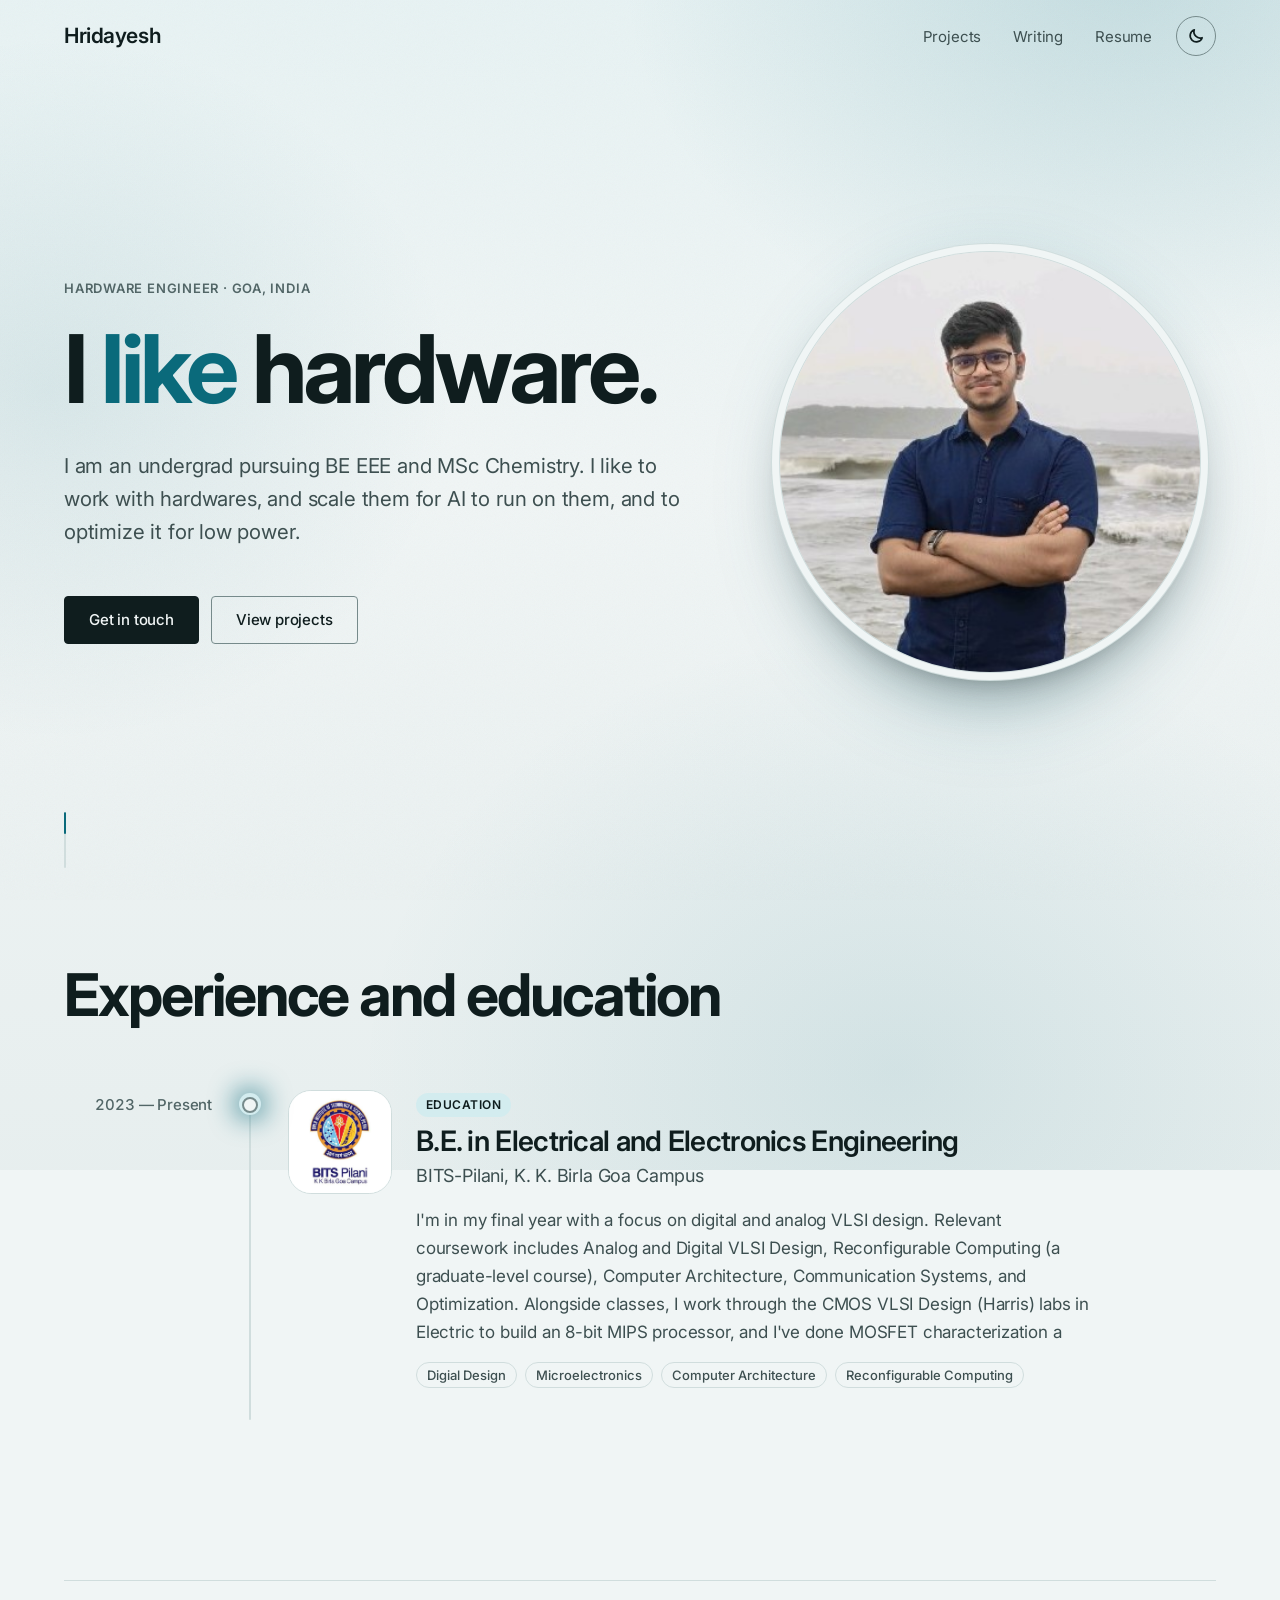
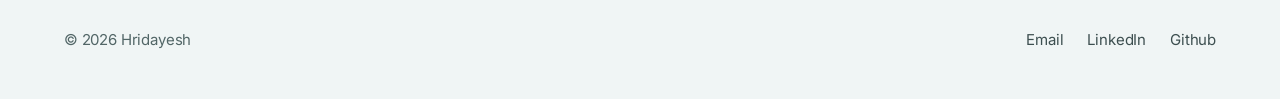
==== commit 1bc0e916: "Update site 2026-10-10 23:09" ====
--- a/index.html
+++ b/index.html
@@ -56,7 +56,7 @@
 </main>
 <footer class="pf-footer">
 <span>© 2026 Hridayesh</span>
-<ul class="pf-footer__links"><li><a href="mailto:hridayeshkundu@gmail.com">Email</a></li><li><a href="https://www.linkedin.com/in/hridayeshkundu3/" rel="noopener noreferrer">LinkedIn</a></li><li><a href="https://github.com/hrida-k" rel="noopener noreferrer">Github</a></li></ul>
+<ul class="pf-footer__links"><li><a href="mailto:hridayeshkundu@gmail.com">Email</a></li><li><a href="https://www.linkedin.com/in/hridayeshkundu3/" rel="noopener noreferrer">LinkedIn</a></li><li><a href="https://github.com/hridaKun" rel="noopener noreferrer">Github</a></li></ul>
 </footer>
 </div>
 </body>
--- a/static/site.css
+++ b/static/site.css
@@ -29,11 +29,19 @@
   color-scheme: dark;
 }
 :root {
-  --space-1: 4px; --space-2: 8px; --space-3: 12px; --space-4: 16px; --space-6: 24px;
-  --space-8: 32px; --space-12: 48px; --space-16: 64px; --space-24: 96px;
-  --radius-sm: 4px; --radius-md: 8px; --radius-full: 999px;
-  --measure: 680px; --rail: 132px;
-  /* The system font on Apple devices (San Francisco); Inter elsewhere. One family for everything. */
+  --space-1: 4px;
+  --space-2: 8px;
+  --space-3: 12px;
+  --space-4: 16px;
+  --space-6: 24px;
+  --space-8: 32px;
+  --space-12: 48px;
+  --space-16: 64px;
+  --space-24: 96px;
+  --radius-sm: 4px;
+  --radius-md: 8px;
+  --radius-full: 999px;
+  Inter elsewhere. One family for everything. */
   --font-serif: -apple-system, BlinkMacSystemFont, "SF Pro Text", "SF Pro Display", "Inter", "Segoe UI", "Helvetica Neue", Arial, sans-serif;
   --font-sans: -apple-system, BlinkMacSystemFont, "SF Pro Text", "SF Pro Display", "Inter", "Segoe UI", "Helvetica Neue", Arial, sans-serif;
   --font-mono: -apple-system, BlinkMacSystemFont, "SF Pro Text", "SF Pro Display", "Inter", "Segoe UI", "Helvetica Neue", Arial, sans-serif;
@@ -59,101 +67,97 @@
 .pf-root :focus-visible { outline: 2px solid var(--accent); outline-offset: 2px; border-radius: var(--radius-sm); }
 .pf-root a { color: inherit; }
 
-.pf-container { max-width: var(--measure); margin-inline: auto; padding-inline: var(--space-6); }
-.pf-section { padding-block: var(--space-8) var(--space-16); }
+.pf-container { max-width: var(--measure); margin-inline: auto; }
 
 /* ---------- Nav ---------- */
-.pf-nav { display: flex; align-items: center; justify-content: space-between; gap: var(--space-4) var(--space-6); flex-wrap: wrap; padding-block: var(--space-6); }
-.pf-nav__name { font-family: var(--font-serif); font-size: 22px; line-height: 28px; text-decoration: none; color: var(--ink); }
+.pf-nav { display: flex; align-items: center; justify-content: space-between; gap: var(--space-4) var(--space-6); flex-wrap: wrap; }
+.pf-nav__name { font-family: var(--font-serif); text-decoration: none; color: var(--ink); }
 .pf-nav__right { display: flex; align-items: center; gap: var(--space-6); }
-.pf-nav__links { display: flex; flex-wrap: wrap; gap: var(--space-1) var(--space-6); margin: 0; padding: 0; list-style: none; }
-.pf-nav__links a { font-size: 14px; line-height: 22px; color: var(--ink-muted); text-decoration: none; padding-block: 5px; border-bottom: 1px solid transparent; }
+.pf-nav__links { display: flex; flex-wrap: wrap; margin: 0; padding: 0; list-style: none; }
+.pf-nav__links a { line-height: 22px; color: var(--ink-muted); text-decoration: none; padding-block: 5px; border-bottom: 1px solid transparent; }
 .pf-nav__links a:hover { color: var(--ink); }
 .pf-nav__links a[aria-current="page"] { color: var(--ink); border-bottom-color: var(--ink); }
 
 /* ---------- ThemeToggle ---------- */
-.pf-toggle { display: inline-grid; place-items: center; width: 32px; height: 32px; padding: 0; flex: none; background: transparent; color: var(--ink); border: 1px solid var(--line-strong); border-radius: var(--radius-full); cursor: pointer; }
+.pf-toggle { display: inline-grid; place-items: center; padding: 0; flex: none; background: transparent; color: var(--ink); border: 1px solid var(--line-strong); border-radius: var(--radius-full); cursor: pointer; }
 .pf-toggle:hover { background: var(--surface); }
-.pf-toggle svg { width: 16px; height: 16px; fill: none; stroke: currentColor; stroke-width: 1.5; stroke-linecap: round; stroke-linejoin: round; }
+.pf-toggle svg { fill: none; stroke: currentColor; stroke-width: 1.5; stroke-linecap: round; stroke-linejoin: round; }
 .pf-toggle__sun { display: none; }
 [data-theme="dark"] .pf-toggle__sun { display: block; }
 [data-theme="dark"] .pf-toggle__moon { display: none; }
 
 /* ---------- Button ---------- */
-.pf-button { display: inline-flex; align-items: center; gap: var(--space-2); height: 40px; padding: 0 var(--space-4); font: 500 14px/22px var(--font-sans); text-decoration: none; white-space: nowrap; color: var(--bg); background: var(--ink); border: 1px solid var(--ink); border-radius: var(--radius-sm); cursor: pointer; }
+.pf-button { display: inline-flex; align-items: center; gap: var(--space-2); font: 500 14px/22px var(--font-sans); text-decoration: none; white-space: nowrap; color: var(--bg); background: var(--ink); border: 1px solid var(--ink); border-radius: var(--radius-sm); cursor: pointer; }
 .pf-root a.pf-button { color: var(--bg); }
 .pf-button:hover { background: var(--ink-muted); border-color: var(--ink-muted); }
 .pf-button--quiet, .pf-root a.pf-button--quiet { color: var(--ink); background: transparent; border-color: var(--line-strong); }
 .pf-button--quiet:hover { background: var(--surface); border-color: var(--ink); }
-.pf-link, .pf-root a.pf-link { font-size: 14px; line-height: 22px; color: var(--accent); text-decoration: underline; text-decoration-color: var(--line-strong); text-underline-offset: 3px; }
+.pf-link, .pf-root a.pf-link { line-height: 22px; color: var(--accent); text-decoration: underline; text-decoration-color: var(--line-strong); text-underline-offset: 3px; }
 .pf-link:hover { text-decoration-color: var(--accent); }
 
 /* ---------- Tag ---------- */
 .pf-tags { display: flex; flex-wrap: wrap; gap: var(--space-2); margin: 0; padding: 0; list-style: none; }
-.pf-tag { display: inline-block; padding: 3px var(--space-2); font: 400 12px/16px var(--font-mono); letter-spacing: 0.04em; color: var(--ink-muted); border: 1px solid var(--line); border-radius: var(--radius-full); }
-.pf-tag--accent { color: var(--ink); background: var(--accent-soft); border-color: var(--accent-soft); }
+.pf-tag { display: inline-block; font: 400 12px/16px var(--font-mono); color: var(--ink-muted); border: 1px solid var(--line); border-radius: var(--radius-full); }
 
 /* ---------- SectionHeading ---------- */
 .pf-section-head { display: flex; align-items: baseline; justify-content: space-between; gap: var(--space-4); padding-bottom: var(--space-3); border-bottom: 1px solid var(--line); }
-.pf-section-head__label { margin: 0; font: 400 12px/16px var(--font-mono); letter-spacing: 0.08em; text-transform: uppercase; color: var(--ink-subtle); }
+.pf-section-head__label { margin: 0; font: 400 12px/16px var(--font-mono); text-transform: uppercase; color: var(--ink-subtle); }
 
 /* ---------- Intro ---------- */
-.pf-intro { padding-block: var(--space-16); }
-.pf-intro__eyebrow { margin: 0 0 var(--space-4); font: 400 12px/16px var(--font-mono); letter-spacing: 0.08em; text-transform: uppercase; color: var(--ink-subtle); }
-.pf-intro__title { margin: 0; font-family: var(--font-serif); font-weight: 400; font-size: clamp(40px, 9vw, 56px); line-height: 1.07; letter-spacing: -0.01em; text-wrap: balance; }
-.pf-intro__title em { font-style: italic; color: var(--accent); }
-.pf-intro__lead { margin: var(--space-6) 0 0; max-width: 34em; font-size: 19px; line-height: 30px; color: var(--ink-muted); }
-.pf-intro__actions { display: flex; flex-wrap: wrap; gap: var(--space-3); margin-top: var(--space-8); }
+.pf-intro__eyebrow { margin: 0 0 var(--space-4); font: 400 12px/16px var(--font-mono); text-transform: uppercase; color: var(--ink-subtle); }
+.pf-intro__title { margin: 0; font-family: var(--font-serif); text-wrap: balance; }
+.pf-intro__title em { color: var(--accent); }
+.pf-intro__lead { margin: var(--space-6) 0 0; color: var(--ink-muted); }
+.pf-intro__actions { display: flex; flex-wrap: wrap; gap: var(--space-3); }
 
 /* ---------- Rows: ExperienceItem, PostListItem, ProjectCard ---------- */
-.pf-exp, .pf-post { display: grid; grid-template-columns: var(--rail) minmax(0, 1fr); gap: var(--space-2) var(--space-6); padding-block: var(--space-6); border-bottom: 1px solid var(--line); }
-.pf-exp__dates, .pf-post__date { padding-top: 5px; font: 400 12px/16px var(--font-mono); letter-spacing: 0.04em; color: var(--ink-subtle); }
-
-.pf-exp__role { margin: 0; font-size: 16px; line-height: 26px; font-weight: 500; }
+.pf-exp, .pf-post { display: grid; grid-template-columns: var(--rail) minmax(0, 1fr); gap: var(--space-2) var(--space-6); border-bottom: 1px solid var(--line); }
+.pf-exp__dates, .pf-post__date { font: 400 12px/16px var(--font-mono); color: var(--ink-subtle); }
+
+.pf-exp__role { margin: 0; font-weight: 500; }
 .pf-exp__org { font-weight: 400; color: var(--ink-muted); }
-.pf-exp__summary { margin: var(--space-1) 0 0; font-size: 14px; line-height: 22px; color: var(--ink-muted); }
-.pf-exp__points { margin: var(--space-3) 0 0; padding: 0; list-style: none; font-size: 14px; line-height: 22px; color: var(--ink-muted); }
+.pf-exp__summary { margin: var(--space-1) 0 0; color: var(--ink-muted); }
+.pf-exp__points { margin: var(--space-3) 0 0; padding: 0; list-style: none; color: var(--ink-muted); }
 .pf-exp__points li { position: relative; padding-left: var(--space-4); }
 .pf-exp__points li + li { margin-top: var(--space-1); }
 .pf-exp__points li::before { content: "–"; position: absolute; left: 0; color: var(--ink-subtle); }
-.pf-exp .pf-tags { margin-top: var(--space-3); }
-
-.pf-post__title { margin: 0; font-family: var(--font-serif); font-weight: 400; font-size: 22px; line-height: 28px; }
+
+.pf-post__title { margin: 0; font-family: var(--font-serif); }
 .pf-post__title a, .pf-project__title a { text-decoration: none; }
 .pf-post__title a:hover, .pf-project__title a:hover { color: var(--accent); }
-.pf-post__excerpt { margin: var(--space-1) 0 0; font-size: 14px; line-height: 22px; color: var(--ink-muted); }
-
-.pf-project { padding-block: var(--space-6); border-bottom: 1px solid var(--line); }
+.pf-post__excerpt { margin: var(--space-1) 0 0; color: var(--ink-muted); }
+
+.pf-project { border-bottom: 1px solid var(--line); }
 .pf-project__head { display: flex; align-items: baseline; justify-content: space-between; gap: var(--space-4); }
-.pf-project__title { margin: 0; font-family: var(--font-serif); font-weight: 400; font-size: 22px; line-height: 28px; }
-.pf-project__year { flex: none; font: 400 12px/16px var(--font-mono); letter-spacing: 0.04em; color: var(--ink-subtle); }
-.pf-project__desc { margin: var(--space-1) 0 0; max-width: 36em; font-size: 14px; line-height: 22px; color: var(--ink-muted); }
-.pf-project__foot { display: flex; flex-wrap: wrap; align-items: center; justify-content: space-between; gap: var(--space-3) var(--space-4); margin-top: var(--space-3); }
+.pf-project__title { margin: 0; font-family: var(--font-serif); }
+.pf-project__year { flex: none; font: 400 12px/16px var(--font-mono); color: var(--ink-subtle); }
+.pf-project__desc { margin: var(--space-1) 0 0; color: var(--ink-muted); }
+.pf-project__foot { display: flex; flex-wrap: wrap; align-items: center; justify-content: space-between; gap: var(--space-3) var(--space-4); }
 .pf-project__links { display: flex; gap: var(--space-4); }
 
 /* ---------- Resume ---------- */
-.pf-resume__head { display: flex; flex-wrap: wrap; align-items: flex-end; justify-content: space-between; gap: var(--space-4); padding-bottom: var(--space-6); border-bottom: 1px solid var(--line); }
-.pf-resume__name { margin: 0; font-family: var(--font-serif); font-weight: 400; font-size: 40px; line-height: 44px; letter-spacing: -0.01em; }
+.pf-resume__head { display: flex; flex-wrap: wrap; justify-content: space-between; gap: var(--space-4); padding-bottom: var(--space-6); border-bottom: 1px solid var(--line); }
+.pf-resume__name { margin: 0; font-family: var(--font-serif); font-size: 40px; line-height: 44px; }
 .pf-resume__role { margin: var(--space-1) 0 0; font-size: 14px; line-height: 22px; color: var(--ink-muted); }
 .pf-resume__group { display: grid; grid-template-columns: var(--rail) minmax(0, 1fr); gap: var(--space-2) var(--space-6); padding-block: var(--space-6); border-bottom: 1px solid var(--line); }
-.pf-resume__label { margin: 0; padding-top: 5px; font: 400 12px/16px var(--font-mono); letter-spacing: 0.08em; text-transform: uppercase; color: var(--ink-subtle); }
-.pf-resume__body { margin: 0; padding: 0; list-style: none; font-size: 14px; line-height: 22px; color: var(--ink-muted); }
+.pf-resume__label { margin: 0; padding-top: 5px; font: 400 12px/16px var(--font-mono); text-transform: uppercase; color: var(--ink-subtle); }
+.pf-resume__body { margin: 0; padding: 0; list-style: none; color: var(--ink-muted); }
 .pf-resume__body li + li { margin-top: var(--space-3); }
-.pf-resume__body strong { display: block; font-size: 16px; line-height: 26px; font-weight: 500; color: var(--ink); }
+.pf-resume__body strong { display: block; font-weight: 500; color: var(--ink); }
 
 /* ---------- Prose ---------- */
 .pf-prose { font-size: 17px; line-height: 28px; }
-.pf-prose__meta { margin: 0 0 var(--space-4); font: 400 12px/16px var(--font-mono); letter-spacing: 0.04em; color: var(--ink-subtle); }
-.pf-prose h1 { margin: 0 0 var(--space-8); font-family: var(--font-serif); font-weight: 400; font-size: clamp(32px, 7vw, 40px); line-height: 1.1; letter-spacing: -0.01em; text-wrap: balance; }
-.pf-prose h2 { margin: var(--space-12) 0 var(--space-4); font-family: var(--font-serif); font-weight: 400; font-size: 28px; line-height: 34px; }
-.pf-prose h3 { margin: var(--space-8) 0 var(--space-3); font-family: var(--font-serif); font-weight: 400; font-size: 22px; line-height: 28px; }
+.pf-prose__meta { margin: 0 0 var(--space-4); font: 400 12px/16px var(--font-mono); color: var(--ink-subtle); }
+.pf-prose h1 { margin: 0 0 var(--space-8); font-family: var(--font-serif); font-size: clamp(32px, 7vw, 40px); line-height: 1.1; text-wrap: balance; }
+.pf-prose h2 { margin: var(--space-12) 0 var(--space-4); font-family: var(--font-serif); font-size: 28px; line-height: 34px; }
+.pf-prose h3 { margin: var(--space-8) 0 var(--space-3); font-family: var(--font-serif); font-size: 22px; line-height: 28px; }
 .pf-prose p, .pf-prose ul, .pf-prose ol, .pf-prose pre, .pf-prose blockquote, .pf-prose figure { margin: 0 0 var(--space-6); }
 .pf-prose ul, .pf-prose ol { padding-left: var(--space-6); }
 .pf-prose li + li { margin-top: var(--space-2); }
 .pf-prose li::marker { color: var(--ink-subtle); }
 .pf-prose a { color: var(--accent); text-decoration: underline; text-decoration-color: var(--line-strong); text-underline-offset: 3px; }
 .pf-prose a:hover { text-decoration-color: var(--accent); }
-.pf-prose blockquote { padding-inline: var(--space-6); font-family: var(--font-serif); font-style: italic; font-size: 22px; line-height: 30px; color: var(--ink-muted); }
+.pf-prose blockquote { padding-inline: var(--space-6); font-family: var(--font-serif); font-size: 22px; line-height: 30px; color: var(--ink-muted); }
 .pf-prose code { padding: 2px 5px; font: 400 0.85em/1 var(--font-mono); background: var(--surface-sunken); border-radius: var(--radius-sm); }
 .pf-prose pre { padding: var(--space-4); overflow-x: auto; font: 400 14px/22px var(--font-mono); background: var(--surface-sunken); border: 1px solid var(--line); border-radius: var(--radius-sm); }
 .pf-prose pre code { padding: 0; font: inherit; background: none; }
@@ -162,7 +166,7 @@
 .pf-prose hr { margin: var(--space-12) 0; border: 0; border-top: 1px solid var(--line); }
 
 /* ---------- Footer ---------- */
-.pf-footer { display: flex; flex-wrap: wrap; align-items: center; justify-content: space-between; gap: var(--space-3) var(--space-6); padding-block: var(--space-8); border-top: 1px solid var(--line); font-size: 14px; line-height: 22px; color: var(--ink-subtle); }
+.pf-footer { display: flex; flex-wrap: wrap; align-items: center; justify-content: space-between; gap: var(--space-3) var(--space-6); border-top: 1px solid var(--line); line-height: 22px; color: var(--ink-subtle); }
 .pf-footer__links { display: flex; flex-wrap: wrap; gap: var(--space-1) var(--space-6); margin: 0; padding: 0; list-style: none; }
 .pf-footer__links a { color: var(--ink-muted); text-decoration: none; }
 .pf-footer__links a:hover { color: var(--accent); }
@@ -171,7 +175,6 @@
 @media (max-width: 560px) {
   .pf-exp, .pf-post, .pf-resume__group { grid-template-columns: minmax(0, 1fr); }
   .pf-exp__dates, .pf-post__date, .pf-resume__label { padding-top: 0; }
-  .pf-intro { padding-block: var(--space-12); }
 }
 
 @media print {
@@ -180,7 +183,7 @@
 
 /* ---------- Pages ---------- */
 .pf-page { padding-top: var(--space-12); }
-.pf-page__title { margin: 0 0 var(--space-8); font-family: var(--font-serif); font-weight: 400; font-size: clamp(32px, 7vw, 40px); line-height: 1.1; letter-spacing: -0.01em; }
+.pf-page__title { margin: 0 0 var(--space-8); font-family: var(--font-serif); }
 .pf-page > .pf-page__title + .pf-exp, .pf-page > .pf-page__title + .pf-post, .pf-page > .pf-page__title + .pf-project { border-top: 1px solid var(--line); }
 .pf-empty { margin: 0 0 var(--space-6); color: var(--ink-muted); }
 .pf-back { margin: var(--space-12) 0 var(--space-16); }
@@ -196,8 +199,8 @@
 .pf-tab:hover { color: var(--ink); }
 .pf-tab[aria-selected="true"] { color: var(--ink); border-bottom-color: var(--ink); }
 .pf-admin__head { display: flex; flex-wrap: wrap; align-items: center; justify-content: space-between; gap: var(--space-3); margin-bottom: var(--space-4); }
-.pf-admin__title { margin: 0; font-family: var(--font-serif); font-weight: 400; font-size: 28px; line-height: 34px; }
-.pf-admin__sub { margin: var(--space-12) 0 var(--space-4); font-family: var(--font-serif); font-weight: 400; font-size: 22px; line-height: 28px; }
+.pf-admin__title { margin: 0; font-family: var(--font-serif); font-size: 28px; line-height: 34px; }
+.pf-admin__sub { margin: var(--space-12) 0 var(--space-4); font-family: var(--font-serif); font-size: 22px; line-height: 28px; }
 .pf-row { display: flex; align-items: center; justify-content: space-between; gap: var(--space-4); padding-block: var(--space-4); border-bottom: 1px solid var(--line); }
 .pf-row:first-of-type { border-top: 1px solid var(--line); }
 .pf-row__main { min-width: 0; }
@@ -205,7 +208,6 @@
 .pf-row__title .pf-tag { margin-left: var(--space-2); font-weight: 400; vertical-align: 2px; }
 .pf-row__sub { margin: 0; font-size: 14px; line-height: 22px; color: var(--ink-subtle); overflow-wrap: anywhere; }
 .pf-row__actions { display: flex; flex: none; flex-wrap: wrap; justify-content: flex-end; gap: var(--space-2); }
-.pf-button--small { height: 32px; padding: 0 var(--space-3); }
 .pf-button[disabled] { opacity: 0.5; cursor: default; }
 .pf-form { margin: 0; }
 .pf-field { display: block; margin: 0 0 var(--space-6); }
@@ -219,14 +221,14 @@
 .pf-fieldset { margin: 0 0 var(--space-6); padding: 0; border: 0; }
 .pf-fieldset legend { padding: 0; margin-bottom: var(--space-2); font-size: 14px; line-height: 22px; font-weight: 500; }
 .pf-form__actions { display: flex; flex-wrap: wrap; align-items: center; gap: var(--space-3); margin-top: var(--space-8); }
-.pf-status { min-height: 22px; margin: 0 0 var(--space-4); font: 400 12px/22px var(--font-mono); letter-spacing: 0.04em; color: var(--ink-subtle); }
+
 .pf-error { margin: 0 0 var(--space-4); color: var(--accent); font-weight: 500; }
 
 /* ---------- Wide, spacious layout ---------- */
 :root { --measure: 1360px; --rail: 180px; --side: 260px; --gutter: clamp(20px, 5vw, 72px); }
 .pf-container { padding-inline: var(--gutter); }
 .pf-nav { padding-block: var(--space-8); }
-.pf-nav__name { font-size: 26px; line-height: 32px; }
+.pf-nav__name { line-height: 32px; }
 .pf-nav__links { gap: var(--space-1) var(--space-8); }
 .pf-nav__links a { font-size: 15px; }
 .pf-toggle { width: 40px; height: 40px; }
@@ -235,25 +237,23 @@
 .pf-button { height: 48px; padding: 0 var(--space-6); font-size: 15px; }
 .pf-button--small { height: 32px; padding: 0 var(--space-3); font-size: 14px; }
 .pf-link, .pf-root a.pf-link { font-size: 15px; }
-.pf-tag { padding: 4px 10px; font-size: 13px; }
+.pf-tag { padding: 4px 10px; }
 
 .pf-intro { padding-block: var(--space-16) var(--space-24); }
 .pf-intro__eyebrow { margin-bottom: var(--space-6); font-size: 13px; }
-.pf-intro__title { max-width: 14em; font-size: clamp(44px, 8vw, 112px); line-height: 1.02; }
+.pf-intro__title { max-width: 14em; }
 .pf-intro__lead { max-width: 38em; margin-top: var(--space-8); font-size: clamp(19px, 1.6vw, 24px); line-height: 1.6; }
 .pf-intro__actions { margin-top: var(--space-12); }
 
 .pf-section { padding-block: var(--space-12) var(--space-16); }
 .pf-section-head__label { font-size: 13px; }
 .pf-exp, .pf-post, .pf-project { padding-block: var(--space-8); }
-.pf-exp__dates, .pf-post__date { padding-top: 8px; font-size: 13px; }
-.pf-project__year { font-size: 13px; }
+.pf-exp__dates, .pf-post__date { padding-top: 8px; }
 .pf-exp__role { font-size: 20px; line-height: 30px; }
 .pf-exp__summary, .pf-exp__points, .pf-post__excerpt, .pf-project__desc { font-size: 16px; line-height: 26px; }
 .pf-exp__summary, .pf-post__excerpt, .pf-project__desc { max-width: 44em; margin-top: var(--space-2); }
 .pf-exp__points { max-width: 44em; margin-top: var(--space-4); }
 .pf-exp .pf-tags, .pf-project__foot { margin-top: var(--space-4); }
-.pf-post__title, .pf-project__title { font-size: 28px; line-height: 34px; }
 
 .pf-page__title { font-size: clamp(36px, 5vw, 64px); line-height: 1.05; }
 .pf-prose { max-width: 760px; }
@@ -264,12 +264,12 @@
 
 @media (min-width: 960px) {
   /* The introduction fills the first screen. */
-  .pf-intro { display: flex; flex-direction: column; justify-content: center; min-height: calc(100vh - 104px); min-height: calc(100svh - 104px); padding-block: var(--space-12) var(--space-24); }
+  .pf-intro { display: flex; flex-direction: column; justify-content: center; padding-block: var(--space-12) var(--space-24); }
 
   /* Sections: label in a left column, rows on the right. */
   .pf-section { display: grid; grid-template-columns: var(--side) minmax(0, 1fr); column-gap: var(--space-16); align-items: start; padding-block: var(--space-24); border-top: 1px solid var(--line); }
   .pf-section > * { grid-column: 2; }
-  .pf-section > .pf-section-head, .pf-section > .pf-page__title { grid-column: 1; grid-row: 1 / span 400; position: sticky; top: var(--space-8); }
+  .pf-section > .pf-section-head, .pf-section > .pf-page__title { grid-column: 1; grid-row: 1 / span 400; position: sticky; }
   .pf-section > .pf-section-head { flex-direction: column; align-items: flex-start; gap: var(--space-3); padding: 8px 0 0; border-bottom: 0; }
   .pf-section > :nth-child(2) { padding-top: 0; }
   .pf-section > :last-child { padding-bottom: 0; border-bottom: 0; }
@@ -348,7 +348,7 @@
 }
 
 /* ---------- Motion (only with the "js" class, which is left off for reduced-motion visitors) ---------- */
-.pf-public::before { content: ""; position: fixed; z-index: 0; top: -30vh; right: -20vw; width: 80vw; height: 80vw; max-width: 1100px; max-height: 1100px; pointer-events: none; background: radial-gradient(closest-side, var(--accent-soft), transparent); border-radius: 50%; opacity: 0.55; transform: translate3d(0, calc(var(--sy, 0) * -0.12px), 0); }
+.pf-public::before { content: ""; position: fixed; z-index: 0; pointer-events: none; }
 
 .pf-intro { position: relative; }
 .pf-intro__inner { transform-origin: 0 50%; transform: translate3d(0, calc(var(--hp, 0) * -48px), 0) scale(calc(1 - var(--hp, 0) * 0.06)); opacity: calc(1 - var(--hp, 0) * 1.1); }
@@ -400,7 +400,6 @@
 
 /* ---------- Logo in the nav ---------- */
 .pf-nav__name { display: inline-flex; align-items: center; gap: var(--space-3); }
-.pf-nav__logo { display: block; width: 32px; height: 32px; flex: none; }
 
 /* ---------- Industry watch ---------- */
 .pf-watch { padding-bottom: var(--space-16); }
@@ -412,16 +411,13 @@
 /* A faint engineering grid behind the stock tracker. */
 .pf-card--stocks { background-color: var(--surface); background-image: linear-gradient(var(--line) 1px, transparent 1px), linear-gradient(90deg, var(--line) 1px, transparent 1px); background-size: 32px 32px; background-position: -1px -1px; }
 @media (min-width: 960px) {
-  .pf-watch__grid { grid-template-columns: minmax(0, 2fr) minmax(0, 1fr); grid-template-areas: "stocks stocks" "news certs"; }
   .pf-card--stocks { grid-area: stocks; padding: var(--space-8); }
   .pf-card--news { grid-area: news; }
-  .pf-card--certs { grid-area: certs; align-self: start; }
+  
 }
 
 .pf-tickers { display: grid; grid-template-columns: repeat(auto-fit, minmax(180px, 1fr)); gap: var(--space-3); margin-bottom: var(--space-6); }
-.pf-ticker { display: grid; gap: 2px; padding: var(--space-4); text-align: left; font: inherit; color: var(--ink); background: var(--bg); border: 1px solid var(--line-strong); border-radius: var(--radius-sm); cursor: pointer; transition: border-color 0.2s, box-shadow 0.2s; }
-.pf-ticker:hover { border-color: var(--ink); }
-.pf-ticker[aria-selected="true"] { border-color: var(--accent); box-shadow: inset 0 0 0 1px var(--accent); }
+.pf-ticker { display: grid; gap: 2px; padding: var(--space-4); text-align: left; font: inherit; color: var(--ink); border: 1px solid var(--line-strong); cursor: pointer; transition: border-color 0.2s, box-shadow 0.2s; }
 .pf-ticker__symbol { font-size: 15px; font-weight: 700; letter-spacing: 0.02em; }
 .pf-ticker__name { overflow: hidden; white-space: nowrap; text-overflow: ellipsis; font-size: 13px; line-height: 18px; color: var(--ink-subtle); }
 .pf-ticker__price { margin-top: var(--space-2); font: 600 24px/30px var(--font-code); font-variant-numeric: tabular-nums; letter-spacing: -0.02em; }
@@ -438,9 +434,9 @@
 .js .pf-chartbox + .pf-chartbox { margin-top: 0; }
 .pf-chartbox__caption { margin-bottom: var(--space-3); font-size: 13px; line-height: 20px; color: var(--ink-subtle); }
 .pf-chart { display: block; width: 100%; height: auto; overflow: visible; touch-action: pan-y; }
-.pf-chart__grid { stroke: var(--line); stroke-width: 1; stroke-dasharray: 2 4; }
+.pf-chart__grid { stroke-width: 1; stroke-dasharray: 2 4; }
 .pf-chart__label { fill: var(--ink-subtle); font: 500 12px var(--font-code); }
-.pf-chart__area { fill: var(--accent-soft); opacity: 0.6; }
+.pf-chart__area { fill: var(--accent-soft); }
 .pf-chart__line { fill: none; stroke: var(--accent); stroke-width: 2.25; stroke-linejoin: round; stroke-linecap: round; }
 .pf-chart__line.is-drawn { transition: stroke-dashoffset 1.6s cubic-bezier(0.65, 0, 0.35, 1); }
 .pf-chart__cross { stroke: var(--ink-subtle); stroke-width: 1; opacity: 0; }
@@ -456,12 +452,6 @@
 .pf-root .pf-news__title { font-size: 17px; font-weight: 500; line-height: 26px; text-decoration: none; }
 .pf-root .pf-news__title:hover { color: var(--accent); }
 
-.pf-certs { display: grid; gap: var(--space-4); margin: 0; padding: 0; list-style: none; }
-.pf-cert { display: flex; align-items: center; gap: var(--space-4); }
-.pf-cert__badge { display: grid; flex: none; place-items: center; width: 48px; height: 48px; font-size: 15px; font-weight: 700; color: var(--accent); background: var(--accent-soft); border-radius: 22%; }
-.pf-cert__title { margin: 0; font-size: 16px; font-weight: 600; line-height: 24px; }
-.pf-root .pf-cert__title a { color: var(--ink); text-decoration: underline; text-decoration-color: var(--line-strong); text-underline-offset: 3px; }
-.pf-cert__meta { margin: 0; font-size: 14px; line-height: 20px; color: var(--ink-subtle); }
 @media (max-width: 559px) {
   .pf-card { padding: var(--space-4); }
   .pf-tickers { grid-template-columns: repeat(3, minmax(0, 1fr)); gap: var(--space-2); }
@@ -543,9 +533,7 @@
 .pf-root .pf-resume__certs a.pf-certcard__link { text-decoration: none; }
 
 /* ---------- Profile picture ---------- */
-.pf-nav__logo--photo { object-fit: cover; border-radius: 50%; box-shadow: 0 0 0 1px var(--line); }
-.pf-intro__photo { display: block; width: 96px; height: 96px; margin-bottom: var(--space-8); object-fit: cover; border-radius: 50%; box-shadow: 0 0 0 4px var(--bg), 0 0 0 5px var(--line), 0 16px 40px -16px rgba(0, 0, 0, 0.35); }
-@media (min-width: 960px) { .pf-intro__photo { width: 120px; height: 120px; } }
+
 @media (prefers-reduced-motion: no-preference) {
   .pf-public .pf-intro__inner > :nth-child(5) { animation-delay: 0.6s; }
 }
@@ -563,7 +551,7 @@
 .pf-palette__name { font-size: 14px; font-weight: 500; line-height: 20px; }
 
 /* ---------- Home portrait ---------- */
-.pf-intro__photo { display: none; }
+
 .pf-intro__portrait { order: -1; width: min(62vw, 220px); margin: var(--space-4) 0 var(--space-12); }
 .pf-portrait { position: relative; aspect-ratio: 1; }
 /* A soft coloured glow under the photo, then a thin ring and layered shadows. */
@@ -577,7 +565,6 @@
   .pf-intro--portrait .pf-intro__portrait { order: 0; justify-self: end; width: min(100%, 420px); margin: 0 var(--space-4) 0 0; transform: translate3d(0, calc(var(--hp, 0) * -60px), 0); opacity: calc(1 - var(--hp, 0) * 0.9); }
 }
 @media (max-width: 959px) {
-  .pf-intro--portrait { display: flex; flex-direction: column; }
 }
 
 @keyframes pf-pop { from { opacity: 0; transform: translate3d(0, 24px, 0) scale(0.96); } to { opacity: 1; transform: none; } }
@@ -609,11 +596,22 @@
 .js.is-scrolled .pf-public .pf-nav { background: var(--nav-bg); box-shadow: 0 0 0 100vmax var(--nav-bg), 0 1px 0 100vmax var(--line); -webkit-backdrop-filter: saturate(180%) blur(20px); backdrop-filter: saturate(180%) blur(20px); }
 
 /* ---------- Resume PDF card (resume page header) ---------- */
-.pf-resume__file { width: 220px; height: auto; flex: none; }
-.pf-root a.pf-resume__file { text-decoration: none; }
+
 .pf-resume__head { align-items: center; }
-@media (max-width: 559px) { .pf-resume__file { width: 100%; max-width: 280px; } }
 
 /* ---------- Resume PDF link ---------- */
 .pf-root a.pf-resume__pdf { font-size: 18px; font-weight: 600; line-height: 28px; color: var(--accent); text-decoration: underline; text-decoration-color: var(--line-strong); text-underline-offset: 4px; }
 .pf-root a.pf-resume__pdf:hover { text-decoration-color: var(--accent); }
+
+/* ---------- Admin: publish ---------- */
+.pf-publish { display: grid; gap: var(--space-6); }
+@media (min-width: 720px) { .pf-publish { grid-template-columns: repeat(2, minmax(0, 1fr)); } }
+.pf-publish__card { padding: var(--space-6); border: 1px solid var(--line); border-radius: 12px; }
+.pf-publish__card .pf-admin__sub { margin-top: 0; }
+.pf-publish__card .pf-field { margin-top: var(--space-4); }
+.pf-publish__steps { margin-top: var(--space-6); font-size: 14px; line-height: 22px; color: var(--ink-muted); }
+.pf-publish__steps summary { cursor: pointer; font-weight: 500; color: var(--ink); }
+.pf-publish__steps ol { margin: var(--space-3) 0 0; padding-left: 1.2em; }
+.pf-publish__steps li + li { margin-top: var(--space-2); }
+.pf-publish__log { margin: var(--space-8) 0 0; padding: var(--space-4); white-space: pre-wrap; font: 400 13px/20px var(--font-code); color: var(--ink-muted); background: var(--surface-sunken); border: 1px solid var(--line); border-radius: var(--radius-sm); }
+.pf-publish__log[hidden] { display: none; }
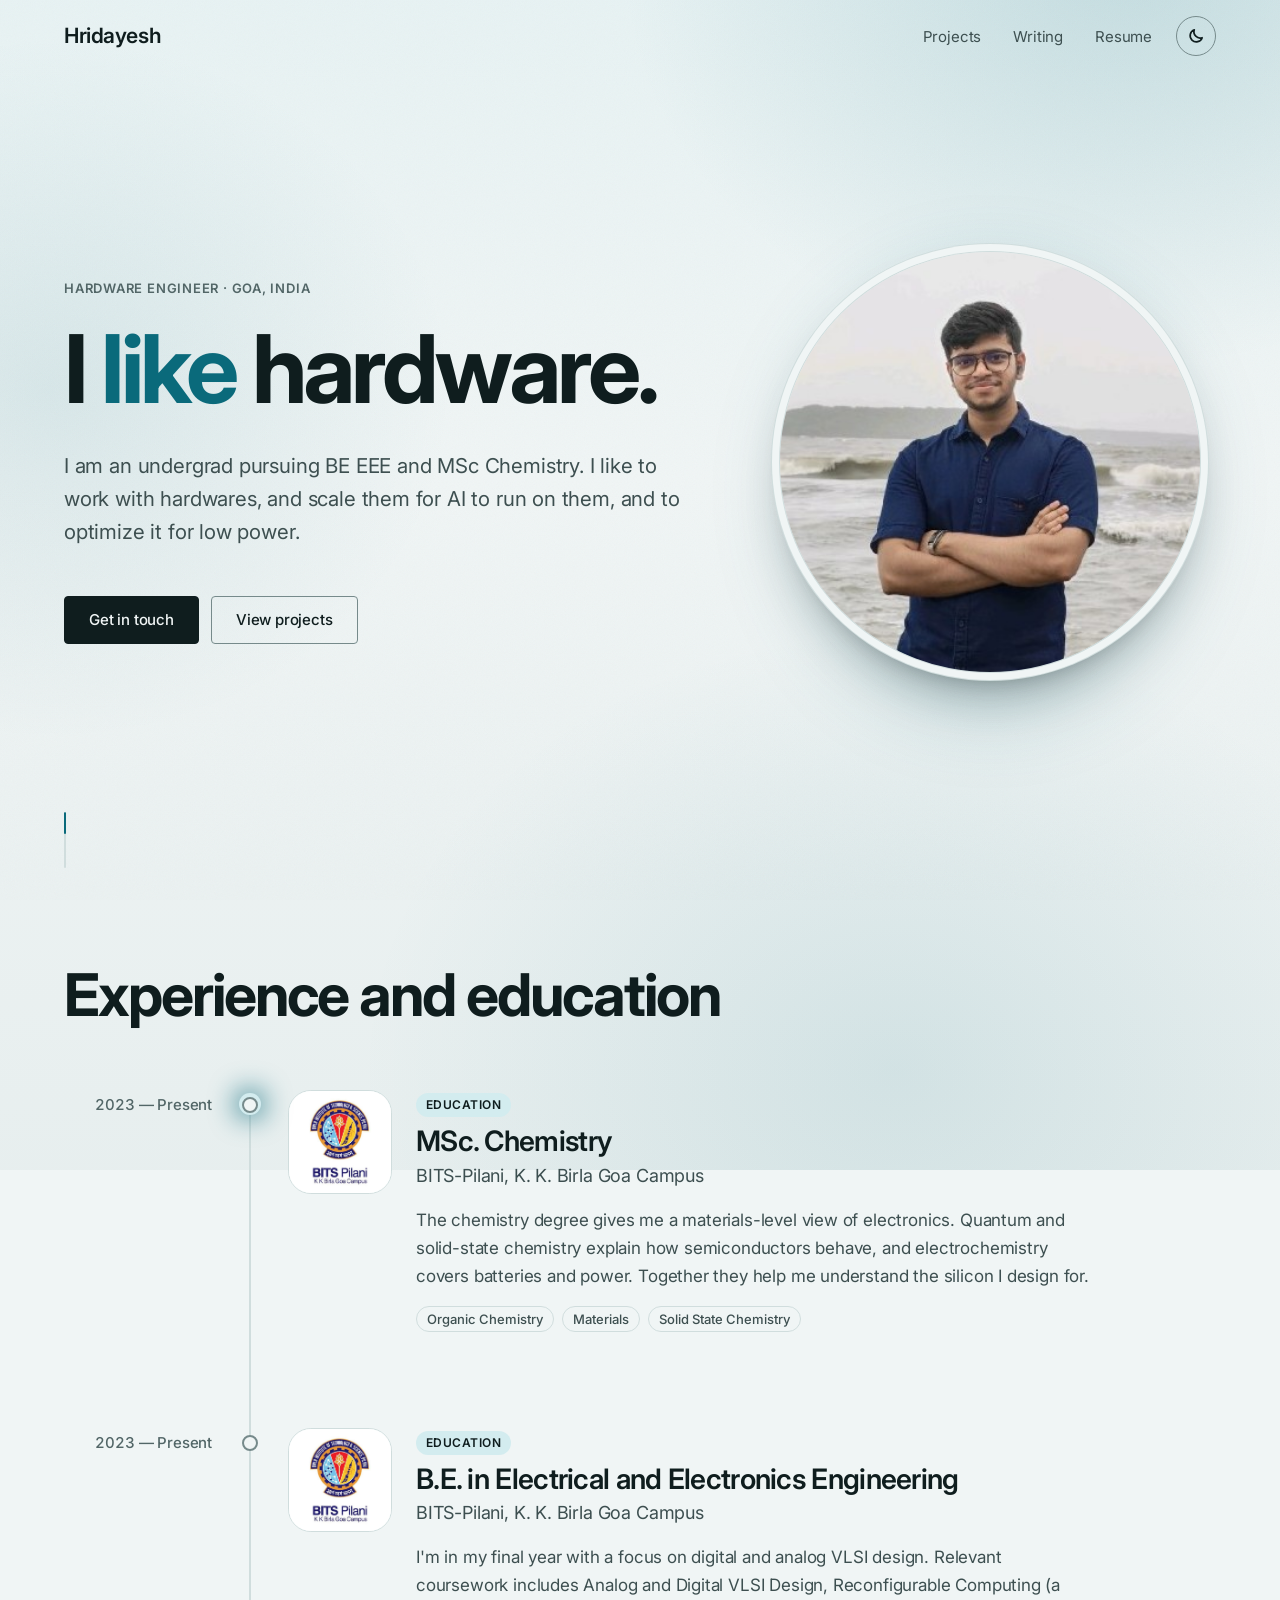
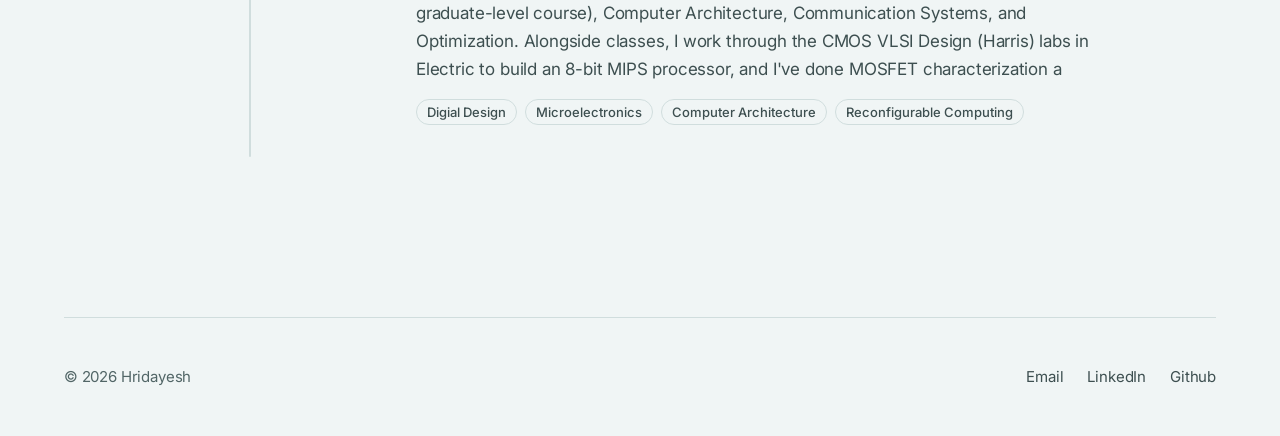
==== commit d59d1a31: "Update site 2026-10-12 01:59" ====
--- a/index.html
+++ b/index.html
@@ -47,6 +47,11 @@
 <li class="pf-tl__item">
 <div class="pf-tl__years">2023 — Present</div>
 <span class="pf-tl__dot" aria-hidden="true"></span>
+<div class="pf-tl__logo"><img src="uploads/8a8f639712d3.jpg" alt="" loading="lazy"></div>
+<div class="pf-tl__body"><span class="pf-tl__kind pf-tl__kind--education">Education</span><h3 class="pf-tl__title">MSc. Chemistry</h3><p class="pf-tl__org">BITS-Pilani, K. K. Birla Goa Campus</p><p class="pf-tl__summary">The chemistry degree gives me a materials-level view of electronics. Quantum and solid-state chemistry explain how semiconductors behave, and electrochemistry covers batteries and power. Together they help me understand the silicon I design for.</p><ul class="pf-tags"><li class="pf-tag">Organic Chemistry</li><li class="pf-tag">Materials</li><li class="pf-tag">Solid State Chemistry</li></ul></div>
+</li><li class="pf-tl__item">
+<div class="pf-tl__years">2023 — Present</div>
+<span class="pf-tl__dot" aria-hidden="true"></span>
 <div class="pf-tl__logo"><img src="uploads/470afca710dd.jpg" alt="" loading="lazy"></div>
 <div class="pf-tl__body"><span class="pf-tl__kind pf-tl__kind--education">Education</span><h3 class="pf-tl__title">B.E. in Electrical and Electronics Engineering</h3><p class="pf-tl__org">BITS-Pilani, K. K. Birla Goa Campus</p><p class="pf-tl__summary">I&#x27;m in my final year with a focus on digital and analog VLSI design. Relevant coursework includes Analog and Digital VLSI Design, Reconfigurable Computing (a graduate-level course), Computer Architecture, Communication Systems, and Optimization. Alongside classes, I work through the CMOS VLSI Design (Harris) labs in Electric to build an 8-bit MIPS processor, and I&#x27;ve done MOSFET characterization a</p><ul class="pf-tags"><li class="pf-tag">Digial Design</li><li class="pf-tag">Microelectronics</li><li class="pf-tag">Computer Architecture</li><li class="pf-tag">Reconfigurable Computing</li></ul></div>
 </li>
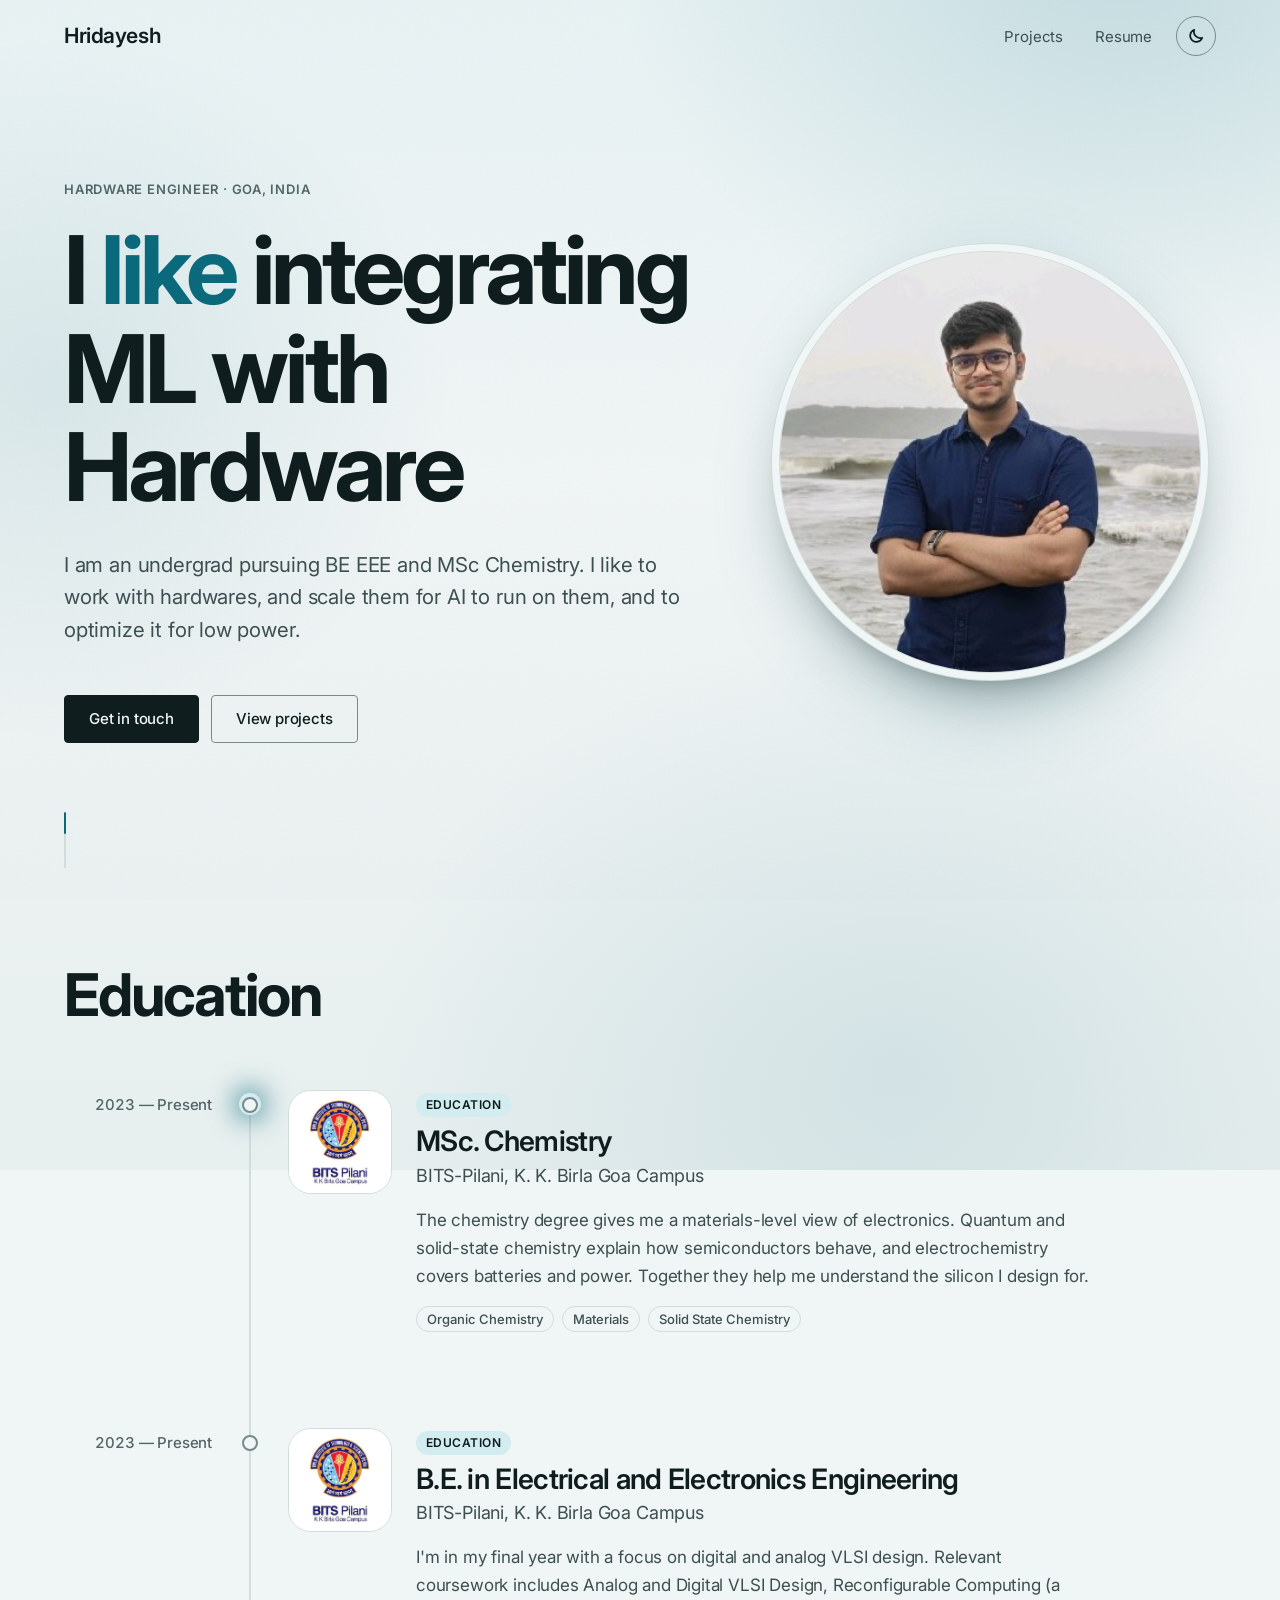
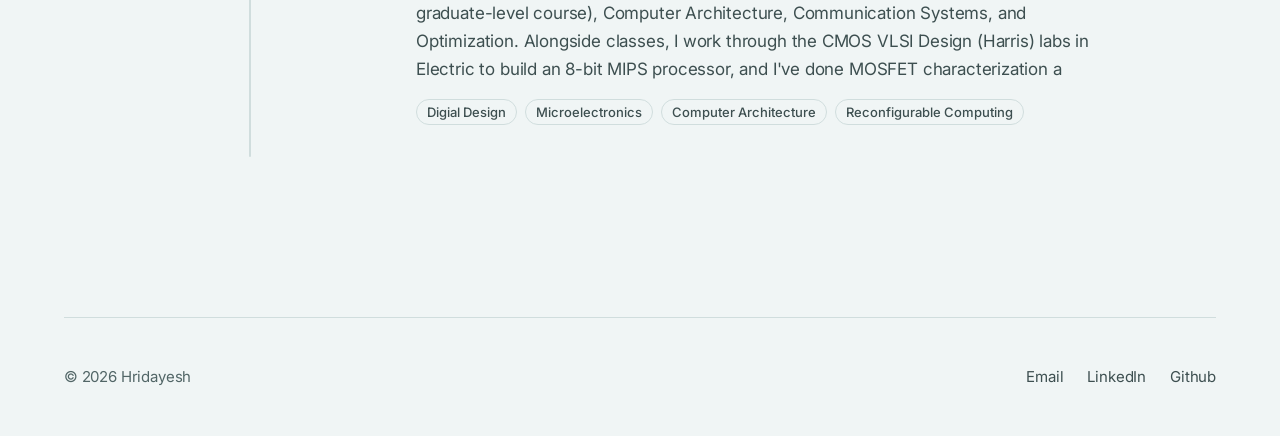
==== commit d6de102c: "Update site 2026-11-07 14:02" ====
--- a/index.html
+++ b/index.html
@@ -19,7 +19,7 @@
 <header class="pf-nav">
 <a class="pf-nav__name" href="./">Hridayesh</a>
 <div class="pf-nav__right">
-<nav aria-label="Sections"><ul class="pf-nav__links"><li><a href="projects/">Projects</a></li><li><a href="writing/">Writing</a></li><li><a href="resume/">Resume</a></li></ul></nav>
+<nav aria-label="Sections"><ul class="pf-nav__links"><li><a href="projects/">Projects</a></li><li><a href="resume/">Resume</a></li></ul></nav>
 <button class="pf-toggle" type="button" aria-label="Dark theme" aria-pressed="false">
 <svg class="pf-toggle__moon" viewBox="0 0 16 16" aria-hidden="true"><path d="M13.5 9.5a5.5 5.5 0 0 1-7-7 5.5 5.5 0 1 0 7 7Z"/></svg>
 <svg class="pf-toggle__sun" viewBox="0 0 16 16" aria-hidden="true"><circle cx="8" cy="8" r="3"/><path d="M8 1.5v1.5M8 13v1.5M1.5 8H3M13 8h1.5M3.4 3.4l1.1 1.1M11.5 11.5l1.1 1.1M3.4 12.6l1.1-1.1M11.5 4.5l1.1-1.1"/></svg>
@@ -29,7 +29,7 @@
 <main>
 <section class="pf-intro pf-intro--portrait"><div class="pf-intro__inner">
 <p class="pf-intro__eyebrow">Hardware engineer · Goa, India</p>
-<h1 class="pf-intro__title">I <em>like</em> hardware.</h1>
+<h1 class="pf-intro__title">I <em>like</em> integrating ML with Hardware</h1>
 <p class="pf-intro__lead">I am an undergrad pursuing BE EEE and MSc Chemistry. I like to work with hardwares, and scale them for AI to run on them, and to optimize it for low power.</p>
 <div class="pf-intro__actions"><a class="pf-button" href="mailto:hridayeshkundu@gmail.com">Get in touch</a><a class="pf-button pf-button--quiet" href="projects/">View projects</a></div>
 </div>
@@ -40,7 +40,7 @@
 </div>
 <div class="pf-scrollcue" aria-hidden="true"></div></section>
 <section class="pf-timeline" id="timeline">
-<h2 class="pf-headline pf-reveal">Experience and education</h2>
+<h2 class="pf-headline pf-reveal">Education</h2>
 <div class="pf-tl">
 <div class="pf-tl__track" aria-hidden="true"><div class="pf-tl__fill"></div></div>
 <ol class="pf-tl__list">
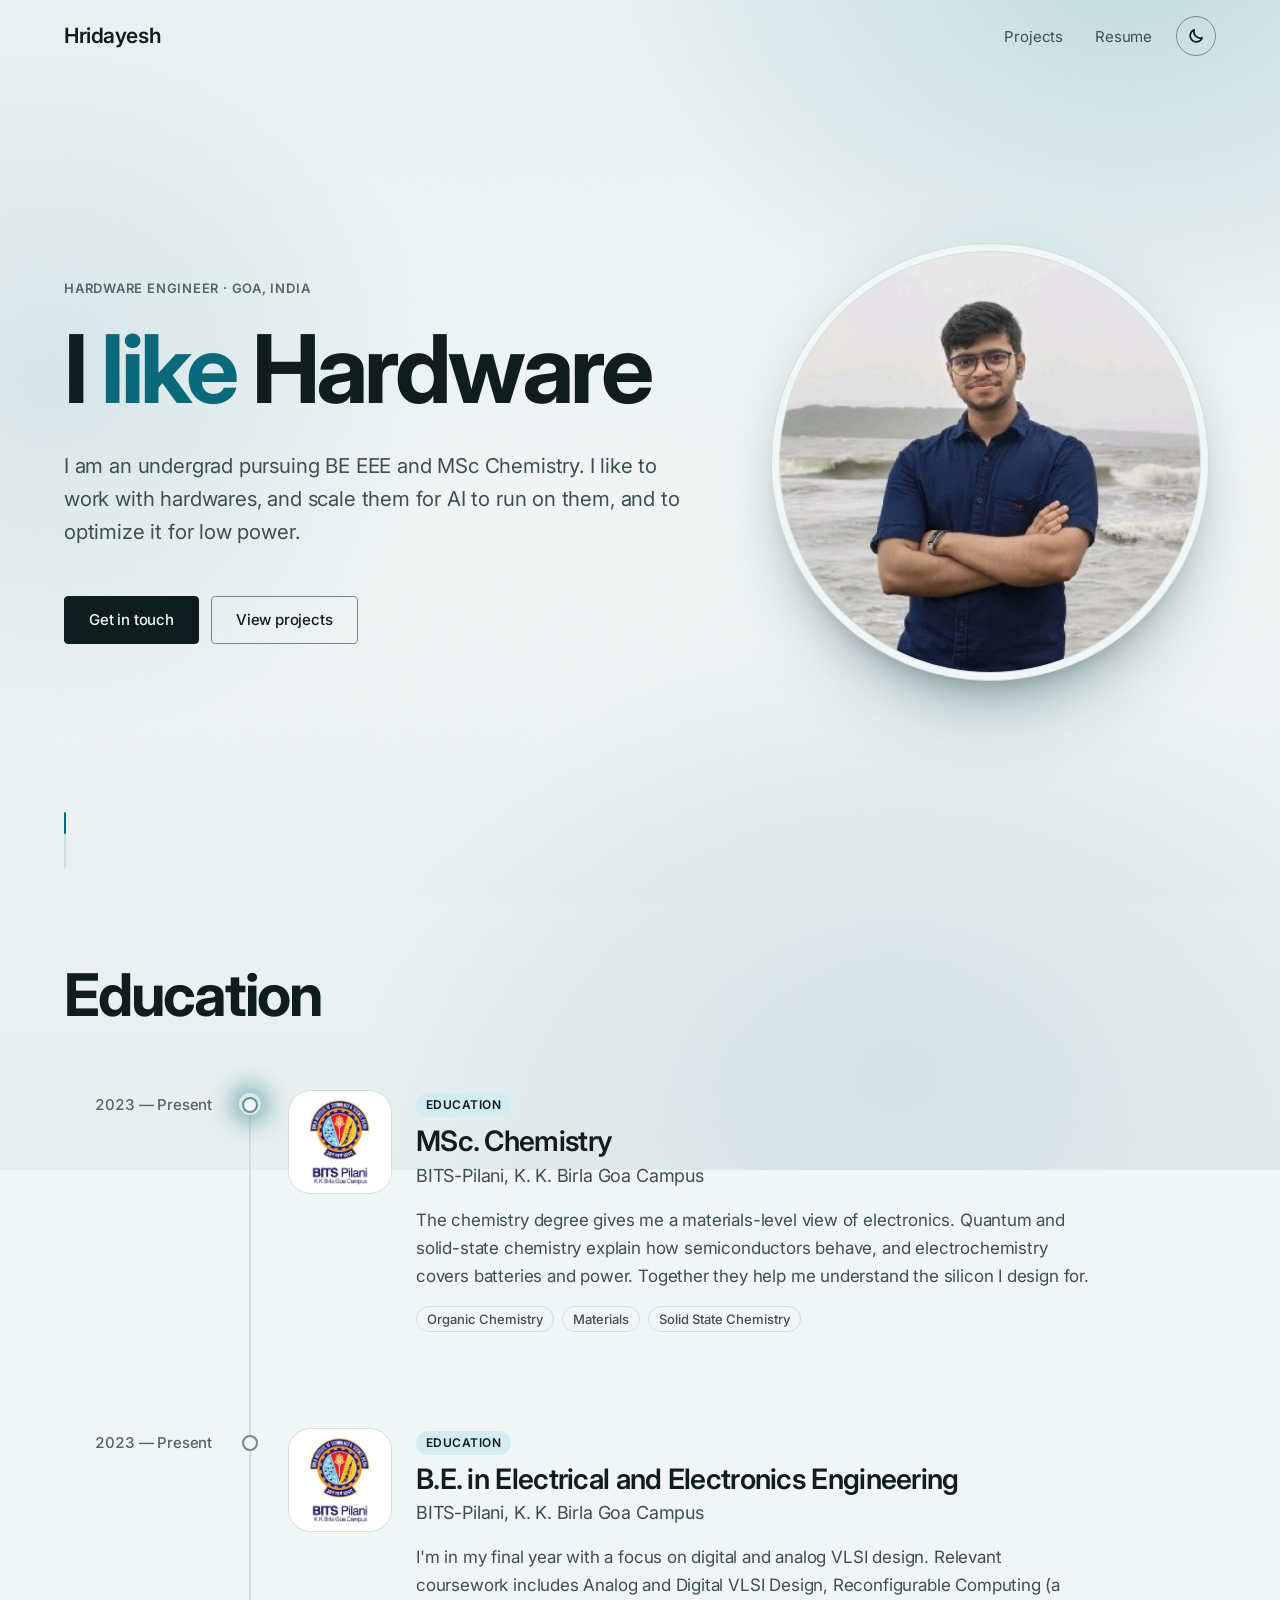
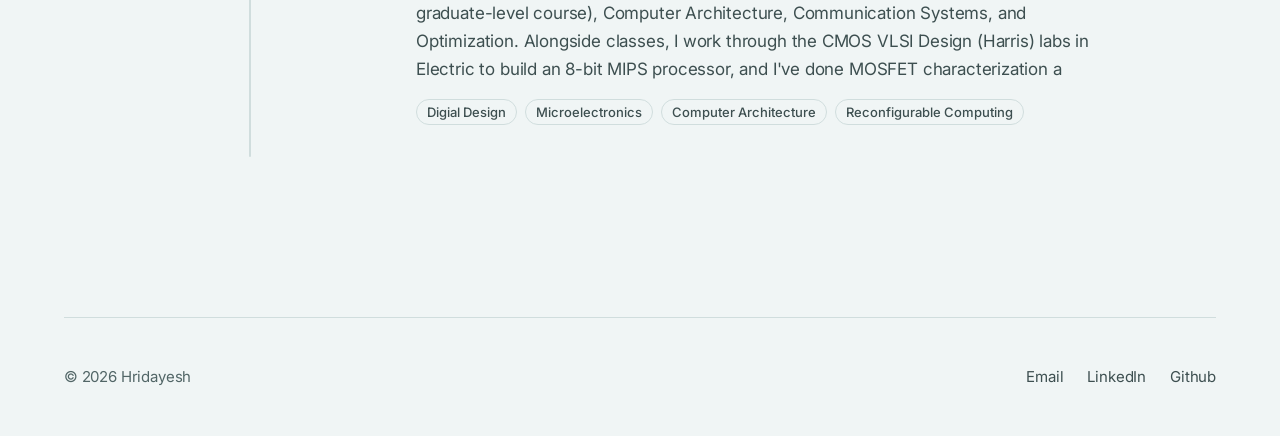
==== commit 8b580971: "Update site 2026-11-09 15:18" ====
--- a/index.html
+++ b/index.html
@@ -1,5 +1,5 @@
 <!doctype html>
-<html lang="en" data-light="silicon" data-dark="forest">
+<html lang="en" data-light="silicon" data-dark="ocean">
 <head>
 <meta charset="utf-8">
 <meta name="viewport" content="width=device-width, initial-scale=1">
@@ -29,7 +29,7 @@
 <main>
 <section class="pf-intro pf-intro--portrait"><div class="pf-intro__inner">
 <p class="pf-intro__eyebrow">Hardware engineer · Goa, India</p>
-<h1 class="pf-intro__title">I <em>like</em> integrating ML with Hardware</h1>
+<h1 class="pf-intro__title">I <em>like</em> Hardware</h1>
 <p class="pf-intro__lead">I am an undergrad pursuing BE EEE and MSc Chemistry. I like to work with hardwares, and scale them for AI to run on them, and to optimize it for low power.</p>
 <div class="pf-intro__actions"><a class="pf-button" href="mailto:hridayeshkundu@gmail.com">Get in touch</a><a class="pf-button pf-button--quiet" href="projects/">View projects</a></div>
 </div>
